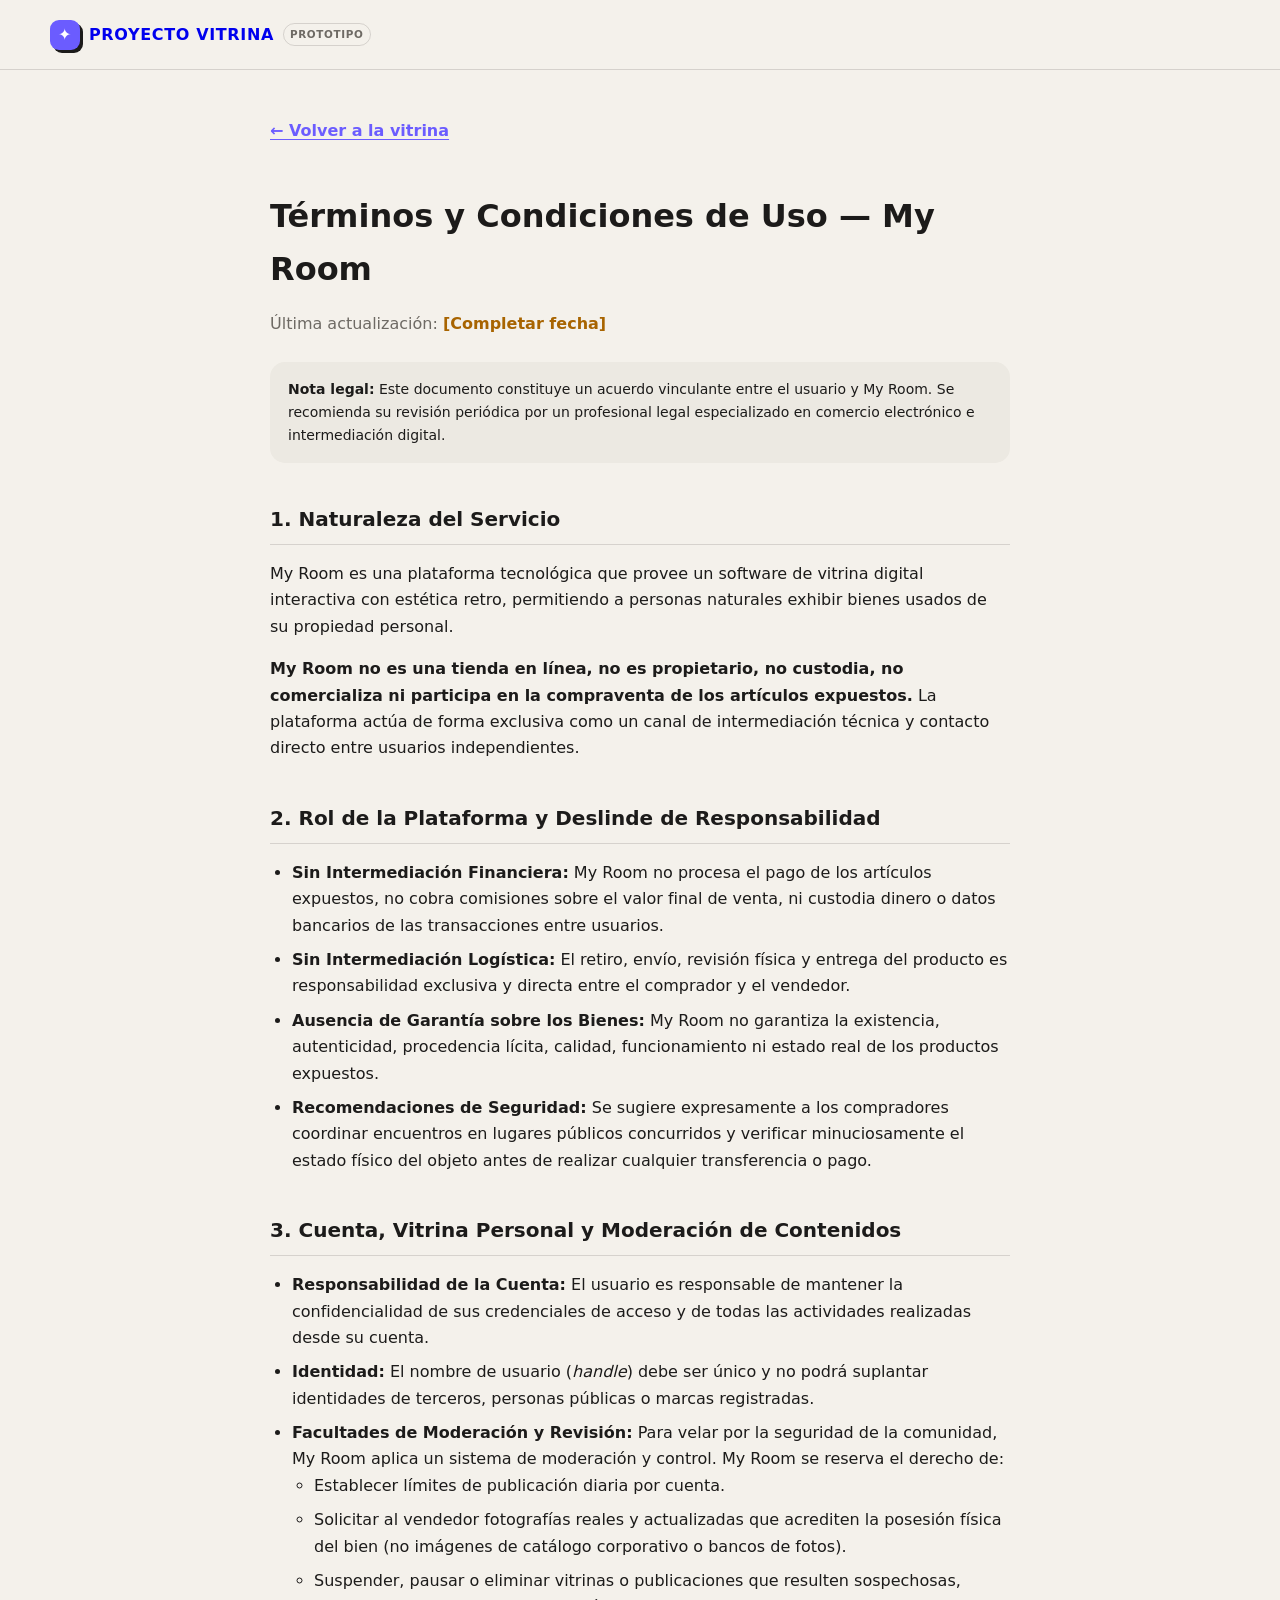
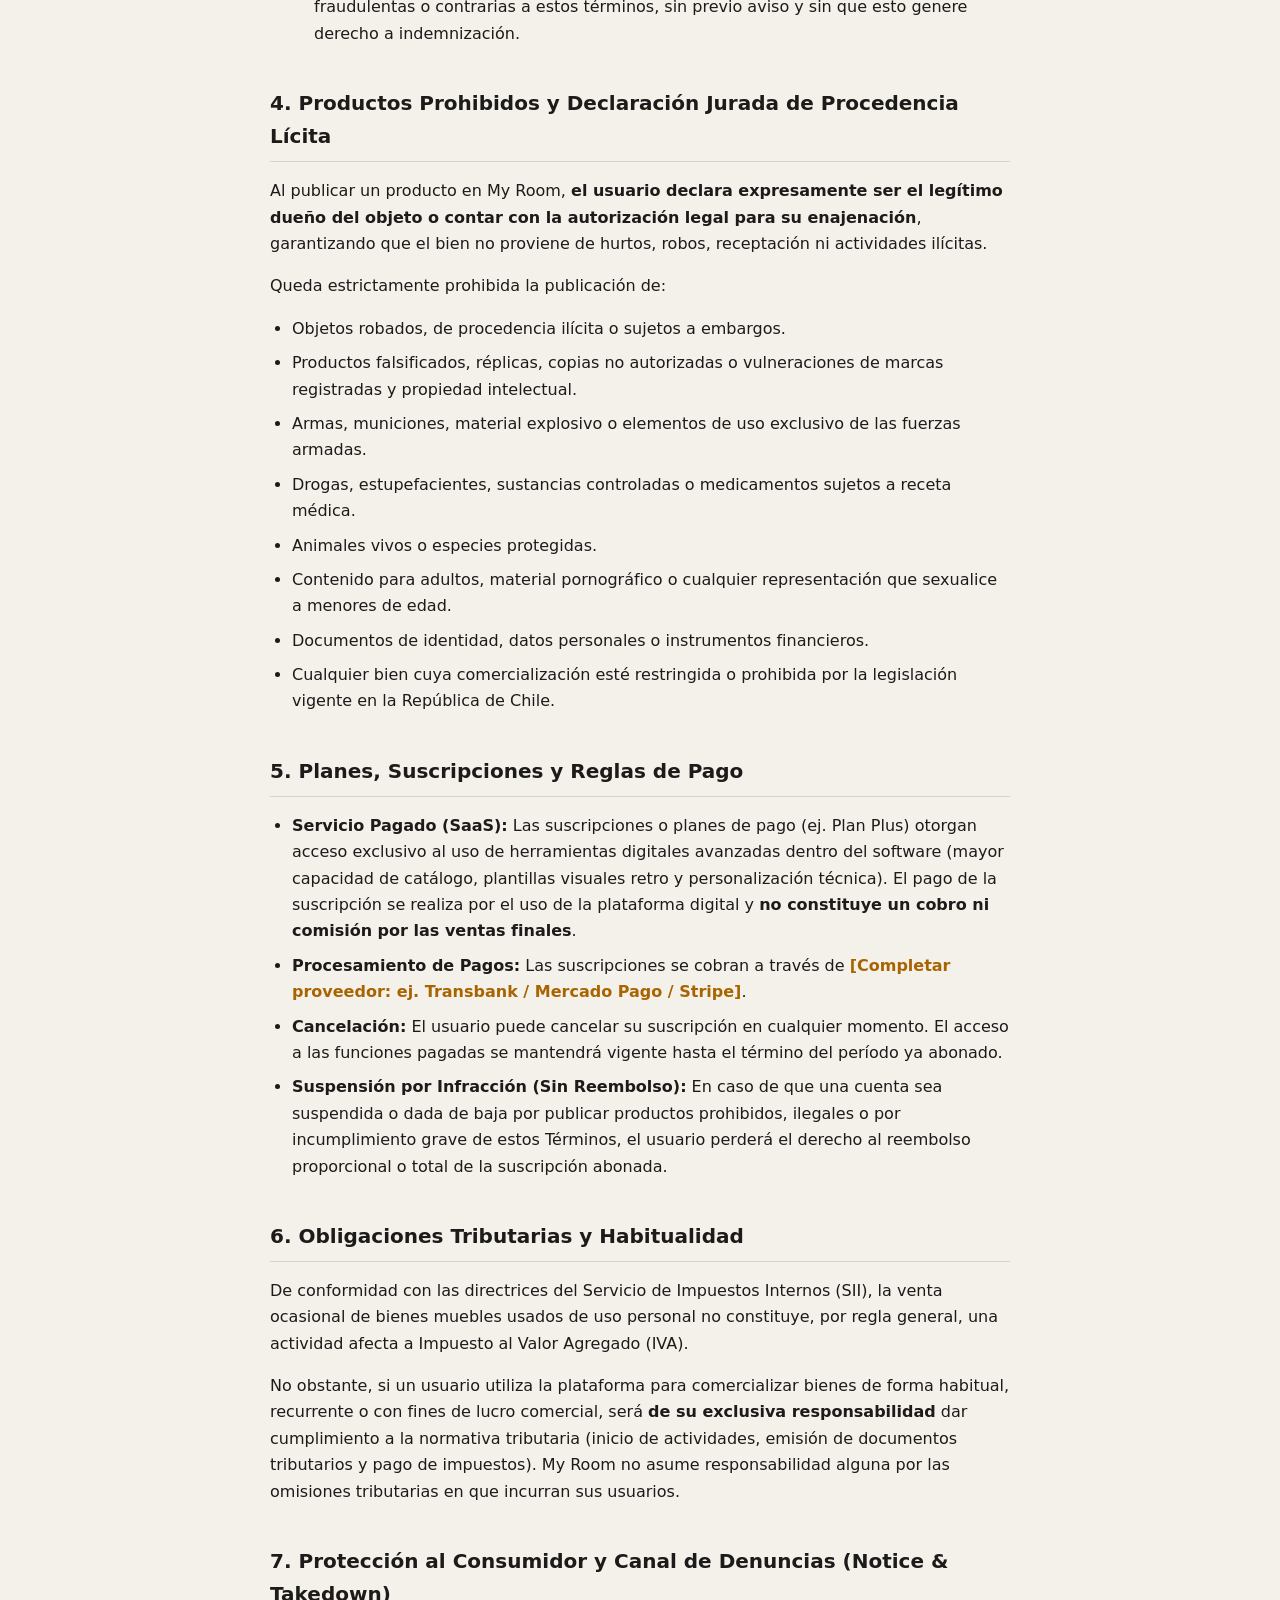
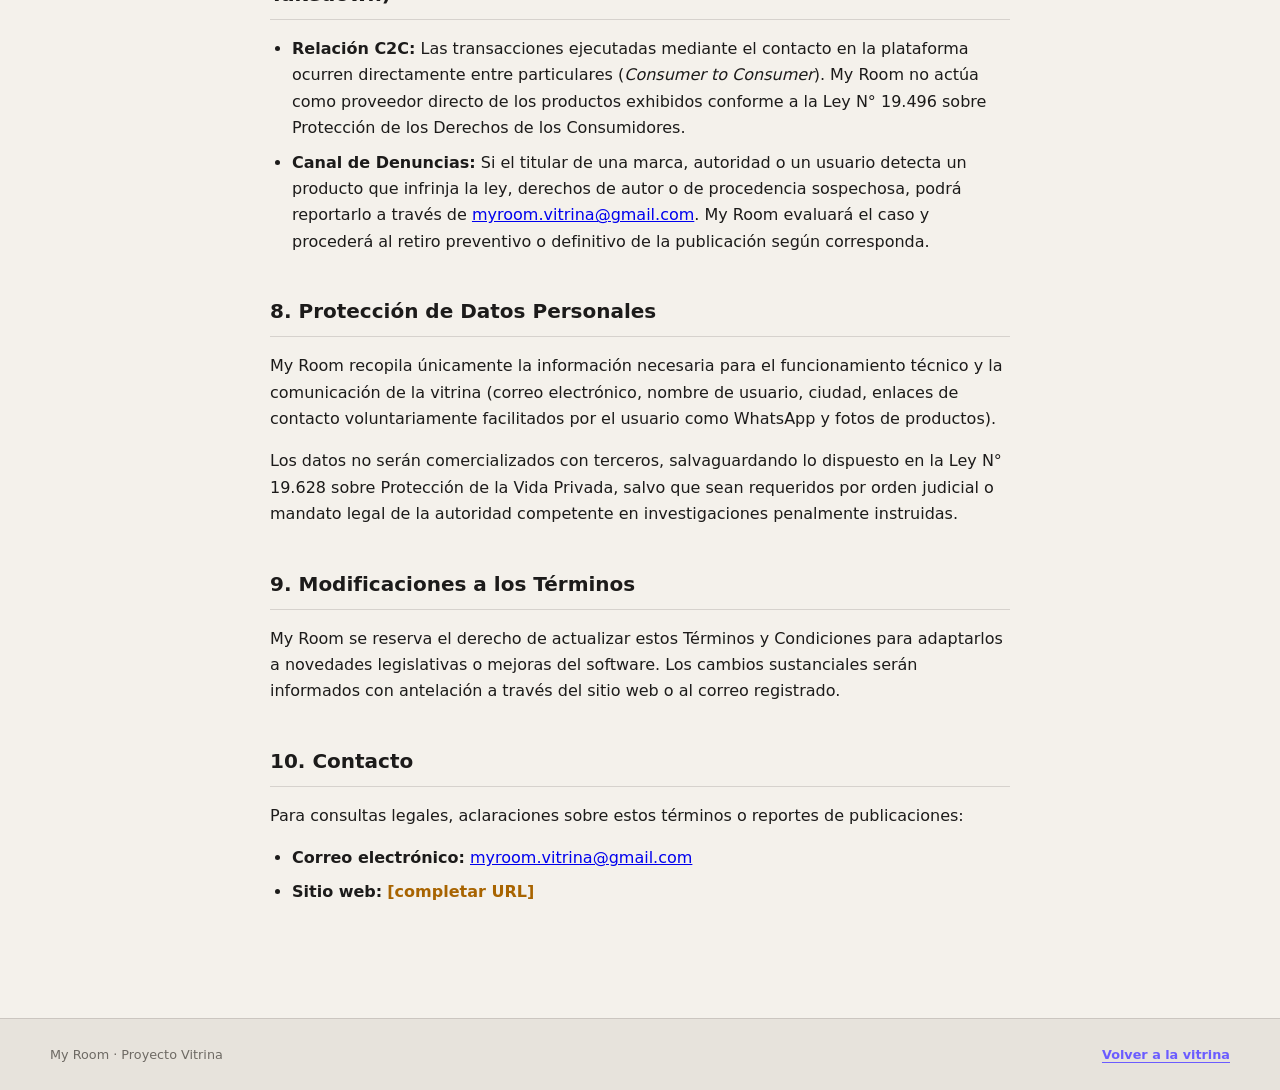
==== terminos.html @ 2145994c "Add files via upload" ====
<!doctype html>
<html lang="es">
<head>
  <meta charset="utf-8">
  <meta name="viewport" content="width=device-width, initial-scale=1">
  <meta name="description" content="Términos y condiciones de uso de My Room / Proyecto Vitrina.">
  <meta name="theme-color" content="#f4f1eb">
  <title>Términos y Condiciones — My Room</title>
  <link rel="stylesheet" href="styles.css">
  <style>
    .legal-page {
      max-width: 780px;
      margin: 0 auto;
      padding: 48px 20px 96px;
      line-height: 1.65;
    }
    .legal-page h1 {
      font-size: 32px;
      margin-bottom: 4px;
    }
    .legal-page .legal-updated {
      color: var(--muted);
      margin-bottom: 24px;
    }
    .legal-note {
      background: var(--surface-2);
      border-radius: var(--radius-md);
      padding: 16px 18px;
      margin-bottom: 32px;
      font-size: 14px;
    }
    .legal-page h2 {
      margin-top: 40px;
      margin-bottom: 12px;
      font-size: 20px;
      border-bottom: 1px solid var(--line);
      padding-bottom: 8px;
    }
    .legal-page ul {
      padding-left: 22px;
    }
    .legal-page li {
      margin-bottom: 8px;
    }
    .legal-page strong {
      color: var(--ink);
    }
    .legal-back {
      display: inline-block;
      margin-bottom: 24px;
    }
    .legal-todo {
      color: var(--warning);
      font-weight: 600;
    }
  </style>
</head>
<body data-theme="clean" data-font="rounded">
  <header class="topbar">
    <a class="brand" href="index.html" aria-label="Volver a My Room" style="text-decoration:none;">
      <span class="brand-mark" aria-hidden="true">✦</span>
      <span>PROYECTO VITRINA</span>
      <small>PROTOTIPO</small>
    </a>
  </header>

  <main class="legal-page">
    <a class="text-button legal-back" href="index.html">← Volver a la vitrina</a>

    <h1>Términos y Condiciones de Uso — My Room</h1>
    <p class="legal-updated">Última actualización: <span class="legal-todo">[Completar fecha]</span></p>

    <p class="legal-note">
      <strong>Nota legal:</strong> Este documento constituye un acuerdo vinculante entre el usuario y My Room.
      Se recomienda su revisión periódica por un profesional legal especializado en comercio electrónico e
      intermediación digital.
    </p>

    <h2>1. Naturaleza del Servicio</h2>
    <p>
      My Room es una plataforma tecnológica que provee un software de vitrina digital interactiva con estética
      retro, permitiendo a personas naturales exhibir bienes usados de su propiedad personal.
    </p>
    <p>
      <strong>My Room no es una tienda en línea, no es propietario, no custodia, no comercializa ni participa en
      la compraventa de los artículos expuestos.</strong> La plataforma actúa de forma exclusiva como un canal de
      intermediación técnica y contacto directo entre usuarios independientes.
    </p>

    <h2>2. Rol de la Plataforma y Deslinde de Responsabilidad</h2>
    <ul>
      <li><strong>Sin Intermediación Financiera:</strong> My Room no procesa el pago de los artículos expuestos, no cobra comisiones sobre el valor final de venta, ni custodia dinero o datos bancarios de las transacciones entre usuarios.</li>
      <li><strong>Sin Intermediación Logística:</strong> El retiro, envío, revisión física y entrega del producto es responsabilidad exclusiva y directa entre el comprador y el vendedor.</li>
      <li><strong>Ausencia de Garantía sobre los Bienes:</strong> My Room no garantiza la existencia, autenticidad, procedencia lícita, calidad, funcionamiento ni estado real de los productos expuestos.</li>
      <li><strong>Recomendaciones de Seguridad:</strong> Se sugiere expresamente a los compradores coordinar encuentros en lugares públicos concurridos y verificar minuciosamente el estado físico del objeto antes de realizar cualquier transferencia o pago.</li>
    </ul>

    <h2>3. Cuenta, Vitrina Personal y Moderación de Contenidos</h2>
    <ul>
      <li><strong>Responsabilidad de la Cuenta:</strong> El usuario es responsable de mantener la confidencialidad de sus credenciales de acceso y de todas las actividades realizadas desde su cuenta.</li>
      <li><strong>Identidad:</strong> El nombre de usuario (<em>handle</em>) debe ser único y no podrá suplantar identidades de terceros, personas públicas o marcas registradas.</li>
      <li><strong>Facultades de Moderación y Revisión:</strong> Para velar por la seguridad de la comunidad, My Room aplica un sistema de moderación y control. My Room se reserva el derecho de:
        <ul>
          <li>Establecer límites de publicación diaria por cuenta.</li>
          <li>Solicitar al vendedor fotografías reales y actualizadas que acrediten la posesión física del bien (no imágenes de catálogo corporativo o bancos de fotos).</li>
          <li>Suspender, pausar o eliminar vitrinas o publicaciones que resulten sospechosas, fraudulentas o contrarias a estos términos, sin previo aviso y sin que esto genere derecho a indemnización.</li>
        </ul>
      </li>
    </ul>

    <h2>4. Productos Prohibidos y Declaración Jurada de Procedencia Lícita</h2>
    <p>
      Al publicar un producto en My Room, <strong>el usuario declara expresamente ser el legítimo dueño del
      objeto o contar con la autorización legal para su enajenación</strong>, garantizando que el bien no proviene
      de hurtos, robos, receptación ni actividades ilícitas.
    </p>
    <p>Queda estrictamente prohibida la publicación de:</p>
    <ul>
      <li>Objetos robados, de procedencia ilícita o sujetos a embargos.</li>
      <li>Productos falsificados, réplicas, copias no autorizadas o vulneraciones de marcas registradas y propiedad intelectual.</li>
      <li>Armas, municiones, material explosivo o elementos de uso exclusivo de las fuerzas armadas.</li>
      <li>Drogas, estupefacientes, sustancias controladas o medicamentos sujetos a receta médica.</li>
      <li>Animales vivos o especies protegidas.</li>
      <li>Contenido para adultos, material pornográfico o cualquier representación que sexualice a menores de edad.</li>
      <li>Documentos de identidad, datos personales o instrumentos financieros.</li>
      <li>Cualquier bien cuya comercialización esté restringida o prohibida por la legislación vigente en la República de Chile.</li>
    </ul>

    <h2>5. Planes, Suscripciones y Reglas de Pago</h2>
    <ul>
      <li><strong>Servicio Pagado (SaaS):</strong> Las suscripciones o planes de pago (ej. Plan Plus) otorgan acceso exclusivo al uso de herramientas digitales avanzadas dentro del software (mayor capacidad de catálogo, plantillas visuales retro y personalización técnica). El pago de la suscripción se realiza por el uso de la plataforma digital y <strong>no constituye un cobro ni comisión por las ventas finales</strong>.</li>
      <li><strong>Procesamiento de Pagos:</strong> Las suscripciones se cobran a través de <span class="legal-todo">[Completar proveedor: ej. Transbank / Mercado Pago / Stripe]</span>.</li>
      <li><strong>Cancelación:</strong> El usuario puede cancelar su suscripción en cualquier momento. El acceso a las funciones pagadas se mantendrá vigente hasta el término del período ya abonado.</li>
      <li><strong>Suspensión por Infracción (Sin Reembolso):</strong> En caso de que una cuenta sea suspendida o dada de baja por publicar productos prohibidos, ilegales o por incumplimiento grave de estos Términos, el usuario perderá el derecho al reembolso proporcional o total de la suscripción abonada.</li>
    </ul>

    <h2>6. Obligaciones Tributarias y Habitualidad</h2>
    <p>
      De conformidad con las directrices del Servicio de Impuestos Internos (SII), la venta ocasional de bienes
      muebles usados de uso personal no constituye, por regla general, una actividad afecta a Impuesto al Valor
      Agregado (IVA).
    </p>
    <p>
      No obstante, si un usuario utiliza la plataforma para comercializar bienes de forma habitual, recurrente o
      con fines de lucro comercial, será <strong>de su exclusiva responsabilidad</strong> dar cumplimiento a la
      normativa tributaria (inicio de actividades, emisión de documentos tributarios y pago de impuestos). My Room
      no asume responsabilidad alguna por las omisiones tributarias en que incurran sus usuarios.
    </p>

    <h2>7. Protección al Consumidor y Canal de Denuncias (Notice &amp; Takedown)</h2>
    <ul>
      <li><strong>Relación C2C:</strong> Las transacciones ejecutadas mediante el contacto en la plataforma ocurren directamente entre particulares (<em>Consumer to Consumer</em>). My Room no actúa como proveedor directo de los productos exhibidos conforme a la Ley N° 19.496 sobre Protección de los Derechos de los Consumidores.</li>
      <li><strong>Canal de Denuncias:</strong> Si el titular de una marca, autoridad o un usuario detecta un producto que infrinja la ley, derechos de autor o de procedencia sospechosa, podrá reportarlo a través de <a href="mailto:myroom.vitrina@gmail.com">myroom.vitrina@gmail.com</a>. My Room evaluará el caso y procederá al retiro preventivo o definitivo de la publicación según corresponda.</li>
    </ul>

    <h2>8. Protección de Datos Personales</h2>
    <p>
      My Room recopila únicamente la información necesaria para el funcionamiento técnico y la comunicación de la
      vitrina (correo electrónico, nombre de usuario, ciudad, enlaces de contacto voluntariamente facilitados por
      el usuario como WhatsApp y fotos de productos).
    </p>
    <p>
      Los datos no serán comercializados con terceros, salvaguardando lo dispuesto en la Ley N° 19.628 sobre
      Protección de la Vida Privada, salvo que sean requeridos por orden judicial o mandato legal de la autoridad
      competente en investigaciones penalmente instruidas.
    </p>

    <h2>9. Modificaciones a los Términos</h2>
    <p>
      My Room se reserva el derecho de actualizar estos Términos y Condiciones para adaptarlos a novedades
      legislativas o mejoras del software. Los cambios sustanciales serán informados con antelación a través del
      sitio web o al correo registrado.
    </p>

    <h2>10. Contacto</h2>
    <p>Para consultas legales, aclaraciones sobre estos términos o reportes de publicaciones:</p>
    <ul>
      <li><strong>Correo electrónico:</strong> <a href="mailto:myroom.vitrina@gmail.com">myroom.vitrina@gmail.com</a></li>
      <li><strong>Sitio web:</strong> <span class="legal-todo">[completar URL]</span></li>
    </ul>
  </main>

  <footer class="site-footer">
    <span>My Room · Proyecto Vitrina</span>
    <a class="text-button" href="index.html">Volver a la vitrina</a>
  </footer>
</body>
</html>
---- styles.css ----
:root {
  color-scheme: light;
  --ink: #1c1b1a;
  --muted: #6e6a64;
  --paper: #f4f1eb;
  --surface: #ffffff;
  --surface-2: #ebe7df;
  --line: rgba(28, 27, 26, 0.14);
  --line-strong: rgba(28, 27, 26, 0.28);
  --accent: #6b5cff;
  --accent-ink: #ffffff;
  --success: #1b7f52;
  --warning: #a86400;
  --danger: #b43232;
  --shadow: 0 18px 55px rgba(34, 29, 22, 0.12);
  --shadow-small: 0 8px 28px rgba(34, 29, 22, 0.1);
  --radius-xl: 30px;
  --radius-lg: 22px;
  --radius-md: 15px;
  --radius-sm: 10px;
  --font-body: ui-rounded, "SF Pro Rounded", "Segoe UI", system-ui, -apple-system, BlinkMacSystemFont, sans-serif;
  --font-display: ui-rounded, "SF Pro Rounded", "Segoe UI", system-ui, -apple-system, BlinkMacSystemFont, sans-serif;
  --page-width: 1180px;
  --hero-cover: none;
  --hero-bg: linear-gradient(135deg, #e8e5ff 0%, #f9ede4 55%, #dff4ef 100%);
}

* {
  box-sizing: border-box;
}

html {
  scroll-behavior: smooth;
}

body {
  margin: 0;
  min-width: 320px;
  min-height: 100vh;
  color: var(--ink);
  background: var(--paper);
  font-family: var(--font-body);
  line-height: 1.5;
  transition: background 180ms ease, color 180ms ease;
}

body[data-font="classic"] {
  --font-body: Georgia, "Times New Roman", serif;
  --font-display: Georgia, "Times New Roman", serif;
}

body[data-font="mono"] {
  --font-body: "SFMono-Regular", Consolas, "Liberation Mono", monospace;
  --font-display: "SFMono-Regular", Consolas, "Liberation Mono", monospace;
}

button,
input,
textarea,
select {
  font: inherit;
}

button,
a {
  -webkit-tap-highlight-color: transparent;
}

button {
  color: inherit;
}

img {
  max-width: 100%;
}

[hidden] {
  display: none !important;
}

.skip-link {
  position: fixed;
  top: 8px;
  left: 8px;
  z-index: 999;
  padding: 10px 14px;
  color: #fff;
  background: #111;
  border-radius: 8px;
  transform: translateY(-140%);
}

.skip-link:focus {
  transform: translateY(0);
}

.page-shell {
  width: min(var(--page-width), calc(100% - 36px));
  margin-inline: auto;
}

.topbar {
  position: sticky;
  top: 0;
  z-index: 80;
  display: flex;
  align-items: center;
  justify-content: space-between;
  gap: 16px;
  min-height: 70px;
  padding: 10px max(18px, calc((100vw - var(--page-width)) / 2));
  background: color-mix(in srgb, var(--paper) 88%, transparent);
  border-bottom: 1px solid var(--line);
  backdrop-filter: blur(18px);
}

.brand {
  display: inline-flex;
  align-items: center;
  gap: 9px;
  padding: 7px 0;
  border: 0;
  background: none;
  font-weight: 900;
  letter-spacing: 0.04em;
  cursor: pointer;
}

.brand-mark {
  display: grid;
  place-items: center;
  width: 30px;
  height: 30px;
  color: var(--accent-ink);
  background: var(--accent);
  border-radius: 9px;
  box-shadow: 3px 3px 0 var(--ink);
}

.brand small {
  padding: 3px 6px;
  color: var(--muted);
  border: 1px solid var(--line);
  border-radius: 999px;
  font-size: 0.65rem;
  font-weight: 800;
}

.topbar-actions,
.editor-heading-actions {
  display: flex;
  align-items: center;
  gap: 9px;
}

.storage-pill {
  display: inline-flex;
  align-items: center;
  gap: 7px;
  padding: 7px 10px;
  color: var(--muted);
  background: color-mix(in srgb, var(--surface) 72%, transparent);
  border: 1px solid var(--line);
  border-radius: 999px;
  font-size: 0.75rem;
  font-weight: 700;
}

.storage-dot {
  width: 8px;
  height: 8px;
  background: #d69700;
  border-radius: 50%;
}

.storage-pill.is-ready .storage-dot {
  background: var(--success);
}

.storage-pill.is-fallback .storage-dot {
  background: var(--warning);
}

.button,
.icon-button,
.text-button,
.chip,
.editor-tab,
.theme-option,
.grid-style-option,
.background-swatch {
  border: 0;
  cursor: pointer;
}

.button {
  display: inline-flex;
  align-items: center;
  justify-content: center;
  min-height: 42px;
  padding: 10px 16px;
  border-radius: 12px;
  font-weight: 850;
  text-decoration: none;
  transition: transform 140ms ease, box-shadow 140ms ease, background 140ms ease, opacity 140ms ease;
}

.button:hover,
.icon-button:hover,
.theme-option:hover,
.grid-style-option:hover {
  transform: translateY(-2px);
}

.button:active,
.icon-button:active,
.theme-option:active,
.grid-style-option:active {
  transform: translateY(0);
}

.button:disabled {
  cursor: not-allowed;
  opacity: 0.5;
}

.button-dark {
  color: #fff;
  background: var(--ink);
  box-shadow: 0 5px 0 color-mix(in srgb, var(--ink) 55%, transparent);
}

.button-light {
  color: var(--ink);
  background: rgba(255, 255, 255, 0.9);
  border: 1px solid rgba(255, 255, 255, 0.7);
  box-shadow: var(--shadow-small);
}

.button-accent {
  color: var(--accent-ink);
  background: var(--accent);
  box-shadow: 0 5px 0 color-mix(in srgb, var(--accent) 60%, #111);
}

.button-ghost {
  color: var(--ink);
  background: transparent;
  border: 1px solid var(--line-strong);
}

.button-large {
  min-height: 50px;
  padding-inline: 22px;
}

.icon-button {
  display: grid;
  place-items: center;
  width: 44px;
  height: 44px;
  color: var(--ink);
  background: rgba(255, 255, 255, 0.9);
  border: 1px solid rgba(255, 255, 255, 0.75);
  border-radius: 13px;
  box-shadow: var(--shadow-small);
  font-size: 1.3rem;
  font-weight: 900;
  transition: transform 140ms ease;
}

.text-button {
  padding: 0;
  color: var(--accent);
  background: transparent;
  font-weight: 850;
  text-decoration: underline;
  text-underline-offset: 3px;
}

.danger-text,
.danger-button {
  color: var(--danger);
}

.profile-hero {
  position: relative;
  isolation: isolate;
  min-height: 470px;
  padding: 76px max(18px, calc((100vw - var(--page-width)) / 2)) 64px;
  overflow: hidden;
  background-color: #e9e7e1;
  background-image: var(--hero-cover), var(--hero-bg);
  background-position: center;
  background-size: cover;
}

.hero-overlay {
  position: absolute;
  inset: 0;
  z-index: -1;
  background: linear-gradient(180deg, rgba(0, 0, 0, 0.03), rgba(0, 0, 0, 0.15));
  pointer-events: none;
}

.sticker-layer {
  position: absolute;
  inset: 0;
  z-index: -1;
  pointer-events: none;
}

.sticker {
  position: absolute;
  display: grid;
  place-items: center;
  filter: drop-shadow(0 5px 0 rgba(0, 0, 0, 0.18));
  font-size: clamp(2rem, 5vw, 4rem);
  line-height: 1;
  transform: rotate(var(--rotate, 0deg));
  opacity: 0.92;
}

.sticker:nth-child(1) { top: 10%; left: 4%; --rotate: -13deg; }
.sticker:nth-child(2) { top: 12%; right: 8%; --rotate: 10deg; }
.sticker:nth-child(3) { bottom: 13%; left: 13%; --rotate: 8deg; }
.sticker:nth-child(4) { bottom: 8%; right: 5%; --rotate: -15deg; }
.sticker:nth-child(5) { top: 46%; right: 22%; --rotate: 14deg; font-size: clamp(1.6rem, 3vw, 2.8rem); }

.profile-card {
  position: relative;
  z-index: 2;
  display: grid;
  grid-template-columns: auto 1fr auto;
  align-items: center;
  gap: 25px;
  width: min(960px, 100%);
  margin-inline: auto;
  padding: 28px;
  background: rgba(255, 255, 255, 0.88);
  border: 1px solid rgba(255, 255, 255, 0.75);
  border-radius: var(--radius-xl);
  box-shadow: 0 26px 80px rgba(30, 25, 19, 0.22);
  backdrop-filter: blur(14px);
}

.avatar-shell {
  position: relative;
  width: 122px;
  height: 122px;
  flex: 0 0 auto;
}

.avatar {
  width: 100%;
  height: 100%;
  object-fit: cover;
  background: #ddd;
  border: 5px solid #fff;
  border-radius: 26px;
  box-shadow: 6px 7px 0 color-mix(in srgb, var(--accent) 68%, #111);
}

.status-dot {
  position: absolute;
  right: -3px;
  bottom: 7px;
  width: 22px;
  height: 22px;
  background: #38b66d;
  border: 4px solid white;
  border-radius: 50%;
}

.profile-copy {
  min-width: 0;
}

.profile-kicker {
  display: flex;
  align-items: center;
  flex-wrap: wrap;
  gap: 9px;
  margin-bottom: 5px;
}

.eyebrow {
  margin: 0 0 5px;
  color: var(--accent);
  font-size: 0.76rem;
  font-weight: 950;
  letter-spacing: 0.12em;
  text-transform: uppercase;
}

.profile-kicker .eyebrow {
  margin: 0;
}

.trust-badge {
  display: inline-flex;
  align-items: center;
  min-height: 25px;
  padding: 4px 9px;
  color: #245b43;
  background: #dcf4e8;
  border: 1px solid #a9dfc3;
  border-radius: 999px;
  font-size: 0.72rem;
  font-weight: 900;
}

.profile-copy h1,
.section-heading h2,
.viral-cta h2,
.editor-heading h1,
.panel-heading h2,
.setting-heading h3,
.plan-option h3 {
  margin: 0;
  font-family: var(--font-display);
  line-height: 1.08;
}

.profile-copy h1 {
  max-width: 720px;
  font-size: clamp(2rem, 5vw, 4.2rem);
  letter-spacing: -0.055em;
}

.profile-bio {
  max-width: 660px;
  margin: 13px 0 14px;
  color: #494641;
  font-size: 1.02rem;
}

.profile-meta {
  display: flex;
  flex-wrap: wrap;
  gap: 8px 14px;
  color: #5e5a54;
  font-size: 0.86rem;
  font-weight: 700;
}

.profile-actions {
  display: flex;
  flex-direction: column;
  gap: 10px;
  min-width: 136px;
}

.profile-actions .icon-button {
  width: 100%;
}

.hero-message {
  position: relative;
  z-index: 3;
  width: min(420px, calc(100% - 36px));
  margin: -12px auto 0;
  padding: 19px 22px;
  color: #27231e;
  background: #fff6c9;
  border: 1px solid rgba(69, 57, 28, 0.16);
  box-shadow: 8px 10px 0 rgba(31, 27, 22, 0.22);
  transform: rotate(-1.6deg);
  text-align: center;
}

.hero-message .tape {
  position: absolute;
  top: -11px;
  left: 50%;
  width: 90px;
  height: 23px;
  background: rgba(255, 255, 255, 0.58);
  transform: translateX(-50%) rotate(1deg);
}

.hero-message p,
.hero-message strong {
  margin: 0;
}

.hero-message p {
  font-weight: 950;
}

.hero-message strong {
  display: block;
  margin-top: 4px;
  font-size: 0.9rem;
}

.products-section {
  padding-block: 58px 46px;
}

.section-heading,
.panel-heading,
.setting-heading,
.editor-heading {
  display: flex;
  align-items: flex-end;
  justify-content: space-between;
  gap: 20px;
}

.section-heading {
  margin-bottom: 26px;
}

.section-heading h2,
.viral-cta h2,
.editor-heading h1,
.panel-heading h2 {
  font-size: clamp(1.8rem, 4vw, 3.2rem);
  letter-spacing: -0.04em;
}

.filters {
  display: flex;
  flex-wrap: wrap;
  justify-content: flex-end;
  gap: 7px;
}

.chip {
  min-height: 36px;
  padding: 8px 12px;
  color: var(--muted);
  background: transparent;
  border: 1px solid var(--line);
  border-radius: 999px;
  font-weight: 800;
}

.chip.is-active {
  color: var(--accent-ink);
  background: var(--accent);
  border-color: var(--accent);
}

.product-grid {
  display: grid;
  grid-template-columns: repeat(4, minmax(0, 1fr));
  gap: 22px;
}

.product-card {
  position: relative;
  min-width: 0;
  overflow: hidden;
  background: var(--surface);
  border: 1px solid var(--line);
  border-radius: var(--radius-lg);
  box-shadow: var(--shadow-small);
  transition: transform 160ms ease, box-shadow 160ms ease;
}

.product-card:hover {
  transform: translateY(-5px);
  box-shadow: var(--shadow);
}

.product-image-wrap {
  position: relative;
  aspect-ratio: 1 / 1;
  overflow: hidden;
  background: var(--surface-2);
}

.product-image {
  width: 100%;
  height: 100%;
  object-fit: cover;
  transition: transform 250ms ease;
}

.product-card:hover .product-image {
  transform: scale(1.035);
}

.product-status {
  position: absolute;
  top: 12px;
  left: 12px;
  padding: 6px 9px;
  color: #fff;
  background: #2d302e;
  border-radius: 999px;
  font-size: 0.68rem;
  font-weight: 950;
  letter-spacing: 0.04em;
  text-transform: uppercase;
  box-shadow: 0 4px 12px rgba(0, 0, 0, 0.18);
}

.product-status.available { background: var(--success); }
.product-status.reserved { background: var(--warning); }
.product-status.sold { background: #686868; }

.product-copy {
  padding: 15px 16px 17px;
}

.product-copy h3 {
  margin: 0;
  overflow: hidden;
  font-size: 1rem;
  line-height: 1.25;
  text-overflow: ellipsis;
  white-space: nowrap;
}

.product-price {
  margin: 7px 0 1px;
  font-size: 1.28rem;
  font-weight: 950;
  letter-spacing: -0.03em;
}

.product-condition {
  margin: 0;
  color: var(--muted);
  font-size: 0.78rem;
  font-weight: 700;
}

.card-hit-area {
  position: absolute;
  inset: 0;
  width: 100%;
  height: 100%;
  background: transparent;
  border: 0;
  cursor: pointer;
}

.product-grid[data-grid-style="polaroid"] {
  gap: 30px 24px;
  padding-inline: 8px;
}

.product-grid[data-grid-style="polaroid"] .product-card {
  overflow: visible;
  padding: 10px 10px 0;
  background: #fffdf8;
  border: 1px solid rgba(34, 29, 22, 0.18);
  border-radius: 3px;
  box-shadow: 6px 8px 0 rgba(34, 29, 22, 0.14), 0 12px 30px rgba(34, 29, 22, 0.13);
}

.product-grid[data-grid-style="polaroid"] .product-card:nth-child(4n + 1) { transform: rotate(-1.2deg); }
.product-grid[data-grid-style="polaroid"] .product-card:nth-child(4n + 2) { transform: rotate(1deg); }
.product-grid[data-grid-style="polaroid"] .product-card:nth-child(4n + 3) { transform: rotate(-0.6deg); }
.product-grid[data-grid-style="polaroid"] .product-card:nth-child(4n + 4) { transform: rotate(1.4deg); }

.product-grid[data-grid-style="polaroid"] .product-card:hover {
  z-index: 2;
  transform: translateY(-7px) rotate(0deg);
}

.product-grid[data-grid-style="polaroid"] .product-image-wrap {
  border-radius: 0;
}

.product-grid[data-grid-style="polaroid"] .product-copy {
  min-height: 92px;
  padding: 13px 5px 16px;
  text-align: center;
}

.product-grid[data-grid-style="polaroid"] .product-copy h3 {
  font-family: "Comic Sans MS", "Segoe Print", cursive;
}

.product-grid[data-grid-style="polaroid"] .product-status {
  top: 18px;
  left: 18px;
}

.empty-state {
  padding: 48px 24px;
  color: var(--muted);
  background: var(--surface);
  border: 1px dashed var(--line-strong);
  border-radius: var(--radius-lg);
  text-align: center;
}

.empty-state > span {
  display: block;
  margin-bottom: 8px;
  font-size: 2.6rem;
}

.empty-state h3,
.empty-state p {
  margin: 0;
}

.empty-state p {
  margin-top: 5px;
}

.viral-cta {
  display: grid;
  grid-template-columns: 1fr auto;
  align-items: center;
  gap: 30px;
  margin-top: 18px;
  margin-bottom: 28px;
  padding: 33px;
  color: #fff;
  background: var(--ink);
  border-radius: var(--radius-xl);
  box-shadow: var(--shadow);
}

.viral-cta .eyebrow {
  color: color-mix(in srgb, var(--accent) 65%, #fff);
}

.viral-cta p {
  max-width: 720px;
  margin: 12px 0 0;
  color: rgba(255, 255, 255, 0.74);
}

.safety-note {
  display: grid;
  grid-template-columns: auto 1fr;
  gap: 15px;
  margin-bottom: 55px;
  padding: 22px 24px;
  color: #514b3f;
  background: #fff8dc;
  border: 1px solid #e8dba0;
  border-radius: var(--radius-lg);
}

.safety-note strong,
.safety-note p {
  margin: 0;
}

.safety-note p {
  margin-top: 3px;
  font-size: 0.9rem;
}

.safety-icon {
  display: grid;
  place-items: center;
  width: 40px;
  height: 40px;
  color: #6b5b1d;
  border: 2px solid currentColor;
  border-radius: 50%;
  font-size: 1.3rem;
  font-weight: 950;
}

.editor-view {
  min-height: calc(100vh - 70px);
  padding: 48px 0 70px;
  background: #eeece7;
}

.editor-heading {
  align-items: center;
  margin-bottom: 24px;
}

.editor-heading p,
.panel-heading p {
  max-width: 730px;
  margin: 9px 0 0;
  color: var(--muted);
}

.dashboard-grid {
  display: grid;
  grid-template-columns: repeat(4, minmax(0, 1fr));
  gap: 14px;
  margin-bottom: 22px;
}

.stat-card {
  padding: 20px;
  background: var(--surface);
  border: 1px solid var(--line);
  border-radius: var(--radius-lg);
  box-shadow: 0 8px 28px rgba(34, 29, 22, 0.06);
}

.stat-card span,
.stat-card small {
  display: block;
  color: var(--muted);
  font-size: 0.77rem;
  font-weight: 750;
}

.stat-card strong {
  display: block;
  margin: 7px 0 3px;
  font-size: clamp(1.6rem, 4vw, 2.6rem);
  line-height: 1;
  letter-spacing: -0.04em;
}

.editor-workspace {
  display: grid;
  grid-template-columns: 210px 1fr;
  gap: 18px;
}

.editor-tabs {
  position: sticky;
  top: 88px;
  align-self: start;
  display: flex;
  flex-direction: column;
  gap: 7px;
  padding: 10px;
  background: var(--surface);
  border: 1px solid var(--line);
  border-radius: var(--radius-lg);
  box-shadow: 0 8px 28px rgba(34, 29, 22, 0.06);
}

.editor-tab {
  min-height: 44px;
  padding: 10px 13px;
  color: var(--muted);
  background: transparent;
  border-radius: 11px;
  font-weight: 850;
  text-align: left;
}

.editor-tab.is-active {
  color: #fff;
  background: var(--ink);
}

.editor-panel-wrap {
  min-width: 0;
}

.editor-panel {
  padding: 30px;
  background: var(--surface);
  border: 1px solid var(--line);
  border-radius: var(--radius-xl);
  box-shadow: 0 10px 34px rgba(34, 29, 22, 0.07);
}

.panel-heading {
  align-items: start;
  margin-bottom: 25px;
}

.panel-heading-inline {
  align-items: center;
}

.form-grid {
  display: grid;
  grid-template-columns: repeat(2, minmax(0, 1fr));
  gap: 17px;
}

.form-grid label,
.compact-form-grid label {
  display: grid;
  align-content: start;
  gap: 7px;
  min-width: 0;
  color: #413e39;
  font-size: 0.83rem;
  font-weight: 850;
}

.form-grid input,
.form-grid textarea,
.form-grid select,
.compact-form-grid input,
.compact-form-grid select {
  width: 100%;
  min-height: 45px;
  padding: 10px 12px;
  color: var(--ink);
  background: #faf9f6;
  border: 1px solid var(--line-strong);
  border-radius: 11px;
  outline: none;
}

.form-grid textarea {
  min-height: 105px;
  resize: vertical;
}

.form-grid input:focus,
.form-grid textarea:focus,
.form-grid select:focus,
.compact-form-grid input:focus,
.compact-form-grid select:focus {
  border-color: var(--accent);
  box-shadow: 0 0 0 3px color-mix(in srgb, var(--accent) 16%, transparent);
}

.form-grid small,
.onboarding-shell > small {
  color: var(--muted);
  font-size: 0.72rem;
  font-weight: 600;
}

.field-full {
  grid-column: 1 / -1;
}

.input-prefix {
  display: flex;
  align-items: center;
  min-height: 45px;
  overflow: hidden;
  background: #faf9f6;
  border: 1px solid var(--line-strong);
  border-radius: 11px;
}

.input-prefix > span {
  padding-left: 12px;
  color: var(--muted);
}

.input-prefix input {
  min-width: 0;
  border: 0;
  background: transparent;
  box-shadow: none !important;
}

.file-field input[type="file"] {
  padding: 8px;
}

.file-field input::file-selector-button {
  min-height: 31px;
  margin-right: 10px;
  padding: 6px 10px;
  color: var(--ink);
  background: #ece8df;
  border: 0;
  border-radius: 8px;
  font-weight: 800;
  cursor: pointer;
}

.form-actions {
  display: flex;
  justify-content: flex-end;
  gap: 10px;
  padding-top: 3px;
}

.split-actions {
  justify-content: space-between;
}

.media-preview-row {
  display: grid;
  grid-template-columns: minmax(0, 210px) minmax(0, 1fr);
  gap: 16px;
}

.media-preview-card {
  display: grid;
  gap: 9px;
  padding: 14px;
  background: #f6f4ef;
  border: 1px solid var(--line);
  border-radius: var(--radius-md);
}

.media-preview-card > span {
  color: var(--muted);
  font-size: 0.75rem;
  font-weight: 850;
}

.media-preview-card img {
  width: 88px;
  height: 88px;
  object-fit: cover;
  border-radius: 18px;
}

.media-preview-cover {
  min-width: 0;
}

.cover-preview {
  min-height: 115px;
  background-color: #ddd;
  background-position: center;
  background-size: cover;
  border-radius: 12px;
}

.appearance-grid {
  display: grid;
  gap: 16px;
}

.setting-card {
  padding: 20px;
  background: #f8f6f1;
  border: 1px solid var(--line);
  border-radius: var(--radius-lg);
}

.setting-heading {
  align-items: center;
  margin-bottom: 15px;
}

.setting-heading h3 {
  font-size: 1.16rem;
}

.setting-heading span {
  color: var(--muted);
  font-size: 0.76rem;
  font-weight: 700;
}

.theme-picker,
.grid-style-picker {
  display: grid;
  grid-template-columns: repeat(3, minmax(0, 1fr));
  gap: 12px;
}

.grid-style-picker {
  grid-template-columns: repeat(2, minmax(0, 1fr));
}

.theme-option,
.grid-style-option {
  display: grid;
  gap: 7px;
  padding: 12px;
  color: var(--ink);
  background: var(--surface);
  border: 2px solid transparent;
  border-radius: var(--radius-md);
  text-align: left;
  transition: transform 140ms ease, border-color 140ms ease, box-shadow 140ms ease;
}

.theme-option.is-selected,
.grid-style-option.is-selected {
  border-color: var(--accent);
  box-shadow: 0 0 0 3px color-mix(in srgb, var(--accent) 13%, transparent);
}

.theme-option small,
.grid-style-option small {
  color: var(--muted);
  font-size: 0.72rem;
}

.theme-preview {
  display: grid;
  grid-template-columns: repeat(3, 1fr);
  align-items: end;
  gap: 5px;
  height: 78px;
  padding: 9px;
  overflow: hidden;
  border-radius: 10px;
}

.theme-preview i {
  display: block;
  height: 42px;
  background: white;
  border-radius: 5px;
  box-shadow: 0 3px 9px rgba(0, 0, 0, 0.13);
}

.theme-preview i:nth-child(2) { height: 55px; }

.theme-clean { background: linear-gradient(135deg, #ede9ff, #f4eee5); }
.theme-retro { background: repeating-linear-gradient(45deg, #f4d65b 0 12px, #f09b7d 12px 24px); }
.theme-colorful { background: linear-gradient(135deg, #ff66a8, #795dff 52%, #42d7b2); }

.grid-mini {
  display: grid;
  grid-template-columns: repeat(2, 1fr);
  gap: 6px;
  min-height: 96px;
  padding: 10px;
  background: #edeae3;
  border-radius: 10px;
}

.grid-mini i {
  display: block;
  background: linear-gradient(135deg, #c9c3ef, #f5d3bf);
}

.grid-mini-classic i {
  border-radius: 7px;
}

.grid-mini-polaroid i {
  padding: 5px 5px 14px;
  background-clip: content-box;
  background-color: white;
  border: 1px solid #d7d0c4;
  box-shadow: 2px 3px 0 rgba(0, 0, 0, 0.12);
}

.grid-mini-polaroid i:nth-child(1),
.grid-mini-polaroid i:nth-child(4) { transform: rotate(-3deg); }
.grid-mini-polaroid i:nth-child(2),
.grid-mini-polaroid i:nth-child(3) { transform: rotate(2deg); }

.background-picker {
  display: flex;
  flex-wrap: wrap;
  gap: 11px;
}

.background-swatch {
  width: 62px;
  height: 62px;
  border: 3px solid transparent;
  border-radius: 16px;
  box-shadow: inset 0 0 0 1px rgba(0, 0, 0, 0.12);
}

.background-swatch.is-selected {
  border-color: var(--accent);
  box-shadow: 0 0 0 3px color-mix(in srgb, var(--accent) 13%, transparent), inset 0 0 0 1px rgba(0, 0, 0, 0.12);
}

.bg-soft { background: linear-gradient(135deg, #e8e5ff, #f9ede4, #dff4ef); }
.bg-grid { background-color: #f3eee4; background-image: linear-gradient(#bfb8aa 1px, transparent 1px), linear-gradient(90deg, #bfb8aa 1px, transparent 1px); background-size: 13px 13px; }
.bg-stars { background-color: #25203d; background-image: radial-gradient(circle, #fff 1px, transparent 1px); background-size: 15px 15px; }
.bg-sunset { background: linear-gradient(135deg, #ff7f9f, #ffc45b 52%, #7666ff); }
.bg-night { background: linear-gradient(135deg, #10192f, #37204d 55%, #102b36); }

.compact-form-grid {
  display: grid;
  grid-template-columns: repeat(2, minmax(0, 1fr));
  gap: 14px;
}

.compact-form-grid input[type="color"] {
  min-height: 45px;
  padding: 5px;
}

.editor-product-list {
  display: grid;
  gap: 11px;
}

.editor-product-row {
  display: grid;
  grid-template-columns: 74px 1fr auto;
  align-items: center;
  gap: 14px;
  padding: 12px;
  background: #f8f6f1;
  border: 1px solid var(--line);
  border-radius: var(--radius-md);
}

.editor-product-row img {
  width: 74px;
  height: 74px;
  object-fit: cover;
  background: #ddd;
  border-radius: 11px;
}

.editor-product-row h3,
.editor-product-row p {
  margin: 0;
}

.editor-product-row h3 {
  font-size: 0.95rem;
}

.editor-product-row p {
  margin-top: 3px;
  color: var(--muted);
  font-size: 0.78rem;
}

.plan-grid {
  display: grid;
  grid-template-columns: repeat(2, minmax(0, 1fr));
  gap: 16px;
}

.plan-option {
  display: grid;
  align-content: start;
  padding: 24px;
  background: #f8f6f1;
  border: 2px solid transparent;
  border-radius: var(--radius-lg);
}

.plan-option.is-current {
  border-color: var(--accent);
  box-shadow: 0 0 0 3px color-mix(in srgb, var(--accent) 13%, transparent);
}

.plan-option-featured {
  color: #fff;
  background: var(--ink);
}

.plan-option .plan-label {
  justify-self: start;
}

.plan-option h3 {
  margin-top: 18px;
  font-size: 2.3rem;
}

.plan-option h3 small {
  font-size: 0.78rem;
}

.plan-option p {
  color: var(--muted);
}

.plan-option-featured p,
.plan-option-featured li {
  color: rgba(255, 255, 255, 0.75);
}

.plan-option ul {
  display: grid;
  gap: 8px;
  margin: 15px 0 24px;
  padding-left: 20px;
}

.plan-option .button {
  margin-top: auto;
}

.plan-label {
  display: inline-flex;
  padding: 5px 9px;
  color: var(--accent-ink);
  background: var(--accent);
  border-radius: 999px;
  font-size: 0.68rem;
  font-weight: 950;
  letter-spacing: 0.08em;
}

.plan-usage-card {
  margin-top: 16px;
  padding: 22px;
  background: #f8f6f1;
  border: 1px solid var(--line);
  border-radius: var(--radius-lg);
}

.plan-usage-card h3,
.plan-usage-card p {
  margin: 0;
}

.plan-usage-card p {
  margin-top: 10px;
  color: var(--muted);
}

.progress-track {
  height: 10px;
  margin-top: 16px;
  overflow: hidden;
  background: #ded9cf;
  border-radius: 999px;
}

.progress-track span {
  display: block;
  width: 0;
  height: 100%;
  background: var(--accent);
  border-radius: inherit;
  transition: width 220ms ease;
}

.site-footer {
  display: flex;
  align-items: center;
  justify-content: space-between;
  gap: 20px;
  min-height: 72px;
  padding: 18px max(18px, calc((100vw - var(--page-width)) / 2));
  color: var(--muted);
  background: #e7e3dc;
  border-top: 1px solid var(--line);
  font-size: 0.8rem;
}

.modal {
  width: min(920px, calc(100% - 24px));
  max-height: calc(100vh - 24px);
  padding: 0;
  overflow: visible;
  background: transparent;
  border: 0;
}

.modal::backdrop {
  background: rgba(22, 20, 18, 0.66);
  backdrop-filter: blur(8px);
}

.modal-shell {
  position: relative;
  max-height: calc(100vh - 24px);
  padding: 28px;
  overflow: auto;
  color: var(--ink);
  background: var(--surface);
  border-radius: var(--radius-xl);
  box-shadow: 0 34px 110px rgba(0, 0, 0, 0.35);
}

.modal-close {
  position: sticky;
  top: 0;
  z-index: 10;
  float: right;
  display: grid;
  place-items: center;
  width: 40px;
  height: 40px;
  margin: -12px -12px 0 12px;
  color: #fff;
  background: var(--ink);
  border: 0;
  border-radius: 50%;
  font-size: 1.5rem;
  cursor: pointer;
}

.product-detail-layout {
  display: grid;
  grid-template-columns: minmax(0, 1.12fr) minmax(300px, 0.88fr);
  gap: 27px;
  clear: both;
}

.product-gallery-main {
  aspect-ratio: 1 / 1;
  overflow: hidden;
  background: #ebe7df;
  border-radius: var(--radius-lg);
}

.product-gallery-main img {
  width: 100%;
  height: 100%;
  object-fit: cover;
}

.product-thumbnails {
  display: flex;
  gap: 8px;
  margin-top: 9px;
  overflow-x: auto;
}

.product-thumbnail {
  flex: 0 0 auto;
  width: 64px;
  height: 64px;
  padding: 0;
  overflow: hidden;
  background: #ddd;
  border: 2px solid transparent;
  border-radius: 10px;
  cursor: pointer;
}

.product-thumbnail.is-active {
  border-color: var(--accent);
}

.product-thumbnail img {
  width: 100%;
  height: 100%;
  object-fit: cover;
}

.product-detail-copy {
  align-self: center;
}

.product-detail-copy h2 {
  margin: 8px 0;
  font-size: clamp(1.8rem, 4vw, 3.2rem);
  line-height: 1.05;
  letter-spacing: -0.045em;
}

.product-detail-price {
  margin: 0;
  font-size: 2rem;
  font-weight: 950;
  letter-spacing: -0.04em;
}

.product-detail-description {
  margin: 18px 0;
  color: #55514c;
  white-space: pre-wrap;
}

.product-detail-meta {
  display: grid;
  gap: 8px;
  margin: 18px 0;
  padding: 16px;
  background: #f5f3ee;
  border-radius: var(--radius-md);
  font-size: 0.86rem;
}

.product-detail-actions {
  display: grid;
  grid-template-columns: 1fr auto;
  gap: 10px;
}

.detail-safety {
  margin-top: 14px;
  color: var(--muted);
  font-size: 0.76rem;
}

.image-preview-list {
  display: flex;
  flex-wrap: wrap;
  gap: 10px;
  min-height: 12px;
}

.image-preview {
  position: relative;
  width: 92px;
  height: 92px;
}

.image-preview img {
  width: 100%;
  height: 100%;
  object-fit: cover;
  background: #ddd;
  border-radius: 12px;
}

.image-preview button {
  position: absolute;
  top: -7px;
  right: -7px;
  display: grid;
  place-items: center;
  width: 25px;
  height: 25px;
  color: #fff;
  background: var(--danger);
  border: 2px solid #fff;
  border-radius: 50%;
  cursor: pointer;
}

.compact-panel-heading {
  margin-bottom: 18px;
}

.onboarding-shell {
  width: min(650px, 100%);
  margin-inline: auto;
  text-align: center;
}

.onboarding-shell h2 {
  margin: 5px 0 10px;
  font-size: clamp(2rem, 5vw, 3.4rem);
  line-height: 1.04;
  letter-spacing: -0.05em;
}

.onboarding-shell > p:not(.eyebrow) {
  margin: 0 auto 23px;
  color: var(--muted);
}

.onboarding-icon {
  display: grid;
  place-items: center;
  width: 58px;
  height: 58px;
  margin: 0 auto 13px;
  color: var(--accent-ink);
  background: var(--accent);
  border-radius: 17px;
  box-shadow: 5px 6px 0 var(--ink);
  font-size: 1.7rem;
}

.onboarding-form-grid {
  margin-bottom: 20px;
  text-align: left;
}

.onboarding-shell > .button {
  width: 100%;
}

.toast {
  position: fixed;
  right: 20px;
  bottom: 20px;
  z-index: 200;
  max-width: min(380px, calc(100% - 40px));
  padding: 13px 16px;
  color: #fff;
  background: #1f1e1c;
  border-radius: 12px;
  box-shadow: 0 15px 45px rgba(0, 0, 0, 0.28);
  font-size: 0.86rem;
  font-weight: 800;
  opacity: 0;
  transform: translateY(14px);
  pointer-events: none;
  transition: opacity 180ms ease, transform 180ms ease;
}

.toast.is-visible {
  opacity: 1;
  transform: translateY(0);
}

body[data-theme="clean"] {
  --paper: #f4f1eb;
  --surface: #ffffff;
  --surface-2: #ece9e2;
  --ink: #1c1b1a;
  --muted: #6e6a64;
  --accent-ink: #ffffff;
}

body[data-theme="retro"] {
  --paper: #f3d974;
  --surface: #fff8db;
  --surface-2: #ead29b;
  --ink: #2b2530;
  --muted: #6e5f5f;
  --line: rgba(43, 37, 48, 0.18);
  --line-strong: rgba(43, 37, 48, 0.32);
  --shadow: 8px 10px 0 rgba(43, 37, 48, 0.25);
  --shadow-small: 5px 6px 0 rgba(43, 37, 48, 0.18);
}

body[data-theme="retro"] .topbar,
body[data-theme="retro"] .site-footer {
  background: #f0d45d;
}

body[data-theme="retro"] .product-card,
body[data-theme="retro"] .editor-panel,
body[data-theme="retro"] .setting-card,
body[data-theme="retro"] .stat-card,
body[data-theme="retro"] .editor-tabs {
  border-width: 2px;
  border-color: var(--ink);
}

body[data-theme="retro"] .profile-card {
  border: 3px solid #2b2530;
  box-shadow: 9px 11px 0 #2b2530;
}

body[data-theme="retro"] .avatar {
  border-color: #fff8db;
  border-radius: 6px;
  box-shadow: 6px 7px 0 #2b2530;
}

body[data-theme="retro"] .button,
body[data-theme="retro"] .icon-button,
body[data-theme="retro"] .chip {
  border-radius: 4px;
}

body[data-theme="colorful"] {
  --paper: #f8edff;
  --surface: #fffaff;
  --surface-2: #eaddf2;
  --ink: #241b3e;
  --muted: #66577b;
  --accent-ink: #ffffff;
}

body[data-theme="colorful"] .profile-card {
  box-shadow: 10px 12px 0 color-mix(in srgb, var(--accent) 42%, #32214f);
}

body[data-theme="colorful"] .product-card:nth-child(3n + 1) {
  border-color: color-mix(in srgb, var(--accent) 42%, transparent);
}

body[data-theme="colorful"] .product-card:nth-child(3n + 2) {
  border-color: rgba(255, 85, 160, 0.38);
}

body[data-theme="colorful"] .product-card:nth-child(3n + 3) {
  border-color: rgba(0, 170, 140, 0.38);
}

@media (max-width: 1020px) {
  .storage-pill {
    display: none;
  }

  .product-grid {
    grid-template-columns: repeat(3, minmax(0, 1fr));
  }

  .dashboard-grid {
    grid-template-columns: repeat(2, minmax(0, 1fr));
  }

  .editor-workspace {
    grid-template-columns: 1fr;
  }

  .editor-tabs {
    position: static;
    flex-direction: row;
    overflow-x: auto;
  }

  .editor-tab {
    flex: 1 0 auto;
    text-align: center;
  }
}

@media (max-width: 760px) {
  .topbar {
    min-height: 64px;
  }

  .brand small,
  .topbar-actions .button-ghost {
    display: none;
  }

  .topbar-actions .button {
    min-height: 38px;
    padding: 8px 11px;
    font-size: 0.78rem;
  }

  .profile-hero {
    min-height: 0;
    padding-top: 58px;
    padding-bottom: 52px;
  }

  .profile-card {
    grid-template-columns: 1fr;
    gap: 17px;
    padding: 23px;
    text-align: center;
  }

  .avatar-shell {
    width: 108px;
    height: 108px;
    margin-inline: auto;
  }

  .profile-kicker,
  .profile-meta {
    justify-content: center;
  }

  .profile-copy h1 {
    font-size: clamp(2.2rem, 12vw, 3.8rem);
  }

  .profile-actions {
    display: grid;
    grid-template-columns: 1fr 1fr auto;
    min-width: 0;
  }

  .profile-actions .icon-button {
    width: 44px;
  }

  .hero-message {
    margin-top: -4px;
  }

  .section-heading,
  .editor-heading,
  .panel-heading,
  .setting-heading {
    align-items: flex-start;
    flex-direction: column;
  }

  .section-heading {
    margin-bottom: 20px;
  }

  .filters {
    justify-content: flex-start;
  }

  .product-grid {
    grid-template-columns: repeat(2, minmax(0, 1fr));
    gap: 13px;
  }

  .product-copy {
    padding: 12px;
  }

  .product-price {
    font-size: 1.06rem;
  }

  .product-status {
    top: 8px;
    left: 8px;
    padding: 5px 7px;
    font-size: 0.58rem;
  }

  .product-grid[data-grid-style="polaroid"] {
    gap: 22px 14px;
    padding-inline: 3px;
  }

  .viral-cta {
    grid-template-columns: 1fr;
    padding: 27px;
  }

  .viral-cta .button {
    width: 100%;
  }

  .editor-view {
    padding-top: 30px;
  }

  .editor-heading-actions {
    width: 100%;
  }

  .editor-heading-actions .button {
    flex: 1;
  }

  .dashboard-grid {
    grid-template-columns: repeat(2, minmax(0, 1fr));
    gap: 10px;
  }

  .stat-card {
    padding: 15px;
  }

  .editor-panel {
    padding: 21px;
    border-radius: 21px;
  }

  .form-grid,
  .compact-form-grid,
  .theme-picker,
  .grid-style-picker,
  .plan-grid {
    grid-template-columns: 1fr;
  }

  .media-preview-row {
    grid-template-columns: 1fr;
  }

  .editor-product-row {
    grid-template-columns: 62px 1fr;
  }

  .editor-product-row img {
    width: 62px;
    height: 62px;
  }

  .editor-product-row .button {
    grid-column: 1 / -1;
  }

  .product-detail-layout {
    grid-template-columns: 1fr;
  }

  .product-detail-copy {
    align-self: auto;
  }

  .product-detail-actions {
    grid-template-columns: 1fr;
  }

  .site-footer {
    align-items: flex-start;
    flex-direction: column;
  }
}

@media (max-width: 430px) {
  .brand > span:nth-child(2) {
    font-size: 0.78rem;
  }

  .page-shell {
    width: min(var(--page-width), calc(100% - 24px));
  }

  .profile-hero {
    padding-inline: 12px;
  }

  .profile-card {
    border-radius: 22px;
  }

  .profile-meta {
    font-size: 0.74rem;
  }

  .profile-actions {
    grid-template-columns: 1fr 1fr;
  }

  .profile-actions .icon-button {
    grid-column: 1 / -1;
    width: 100%;
  }

  .products-section {
    padding-top: 42px;
  }

  .product-grid {
    gap: 10px;
  }

  .product-copy h3 {
    font-size: 0.88rem;
  }

  .product-condition {
    display: none;
  }

  .dashboard-grid {
    grid-template-columns: 1fr 1fr;
  }

  .editor-tabs {
    margin-inline: -1px;
  }

  .editor-panel {
    padding: 17px;
  }

  .modal {
    width: calc(100% - 12px);
    max-height: calc(100vh - 12px);
  }

  .modal-shell {
    max-height: calc(100vh - 12px);
    padding: 20px;
    border-radius: 22px;
  }
}

@media (prefers-reduced-motion: reduce) {
  *,
  *::before,
  *::after {
    scroll-behavior: auto !important;
    transition-duration: 0.01ms !important;
    animation-duration: 0.01ms !important;
    animation-iteration-count: 1 !important;
  }
}

.row-actions {
  display: flex;
  align-items: center;
  justify-content: flex-end;
  gap: 9px;
}

.row-actions .text-button {
  min-width: 28px;
  min-height: 34px;
  text-decoration: none;
}

.row-actions .text-button:disabled {
  cursor: not-allowed;
  opacity: 0.28;
}

.button.is-disabled,
.button[aria-disabled="true"] {
  cursor: not-allowed;
  opacity: 0.5;
}

.profile-hero.has-cover .hero-overlay {
  background: linear-gradient(180deg, rgba(0, 0, 0, 0.2), rgba(0, 0, 0, 0.42));
}

@media (max-width: 760px) {
  .row-actions {
    grid-column: 1 / -1;
    justify-content: flex-start;
  }

  .row-actions .edit-product-button {
    flex: 1;
  }
}

/* ============================================
   Pantalla de autenticación (Supabase)
   ============================================ */
.auth-screen {
  position: fixed;
  inset: 0;
  z-index: 100;
  display: flex;
  align-items: center;
  justify-content: center;
  background: linear-gradient(135deg, #e8e5ff 0%, #f9ede4 55%, #dff4ef 100%);
  padding: 24px;
}

.auth-card {
  width: 100%;
  max-width: 360px;
  background: #fff;
  border-radius: 20px;
  padding: 28px 24px;
  box-shadow: 0 20px 60px rgba(20, 18, 16, 0.18);
  display: flex;
  flex-direction: column;
  gap: 10px;
}

.auth-card h1 {
  margin: 0 0 4px;
  font-size: 22px;
}

.auth-card label {
  font-size: 13px;
  font-weight: 600;
  margin-top: 8px;
}

.auth-card input {
  padding: 10px 12px;
  border-radius: 10px;
  border: 1px solid #ddd8cd;
  font-size: 15px;
}

.auth-actions {
  display: flex;
  gap: 10px;
  margin-top: 14px;
}

.auth-actions .button {
  flex: 1;
}

.auth-error {
  color: #c0392b;
  font-size: 13px;
  margin-top: 6px;
}
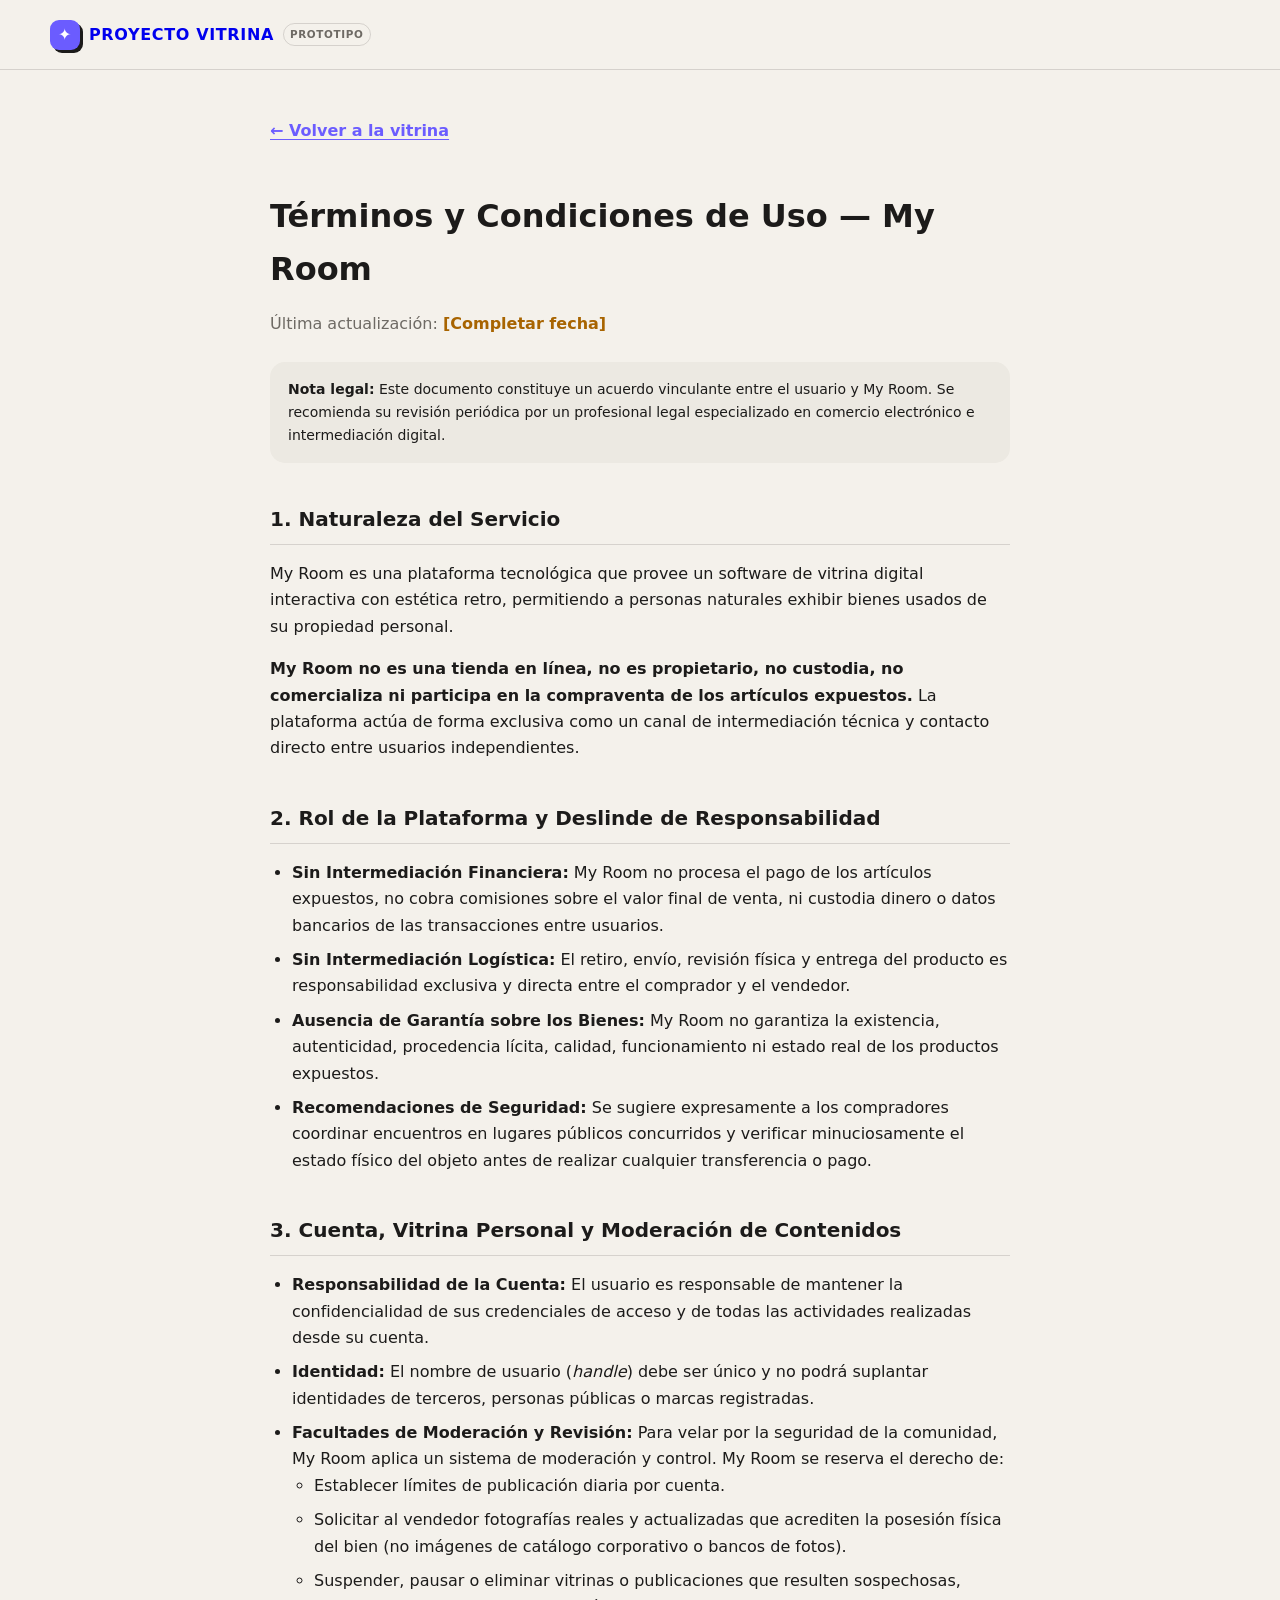
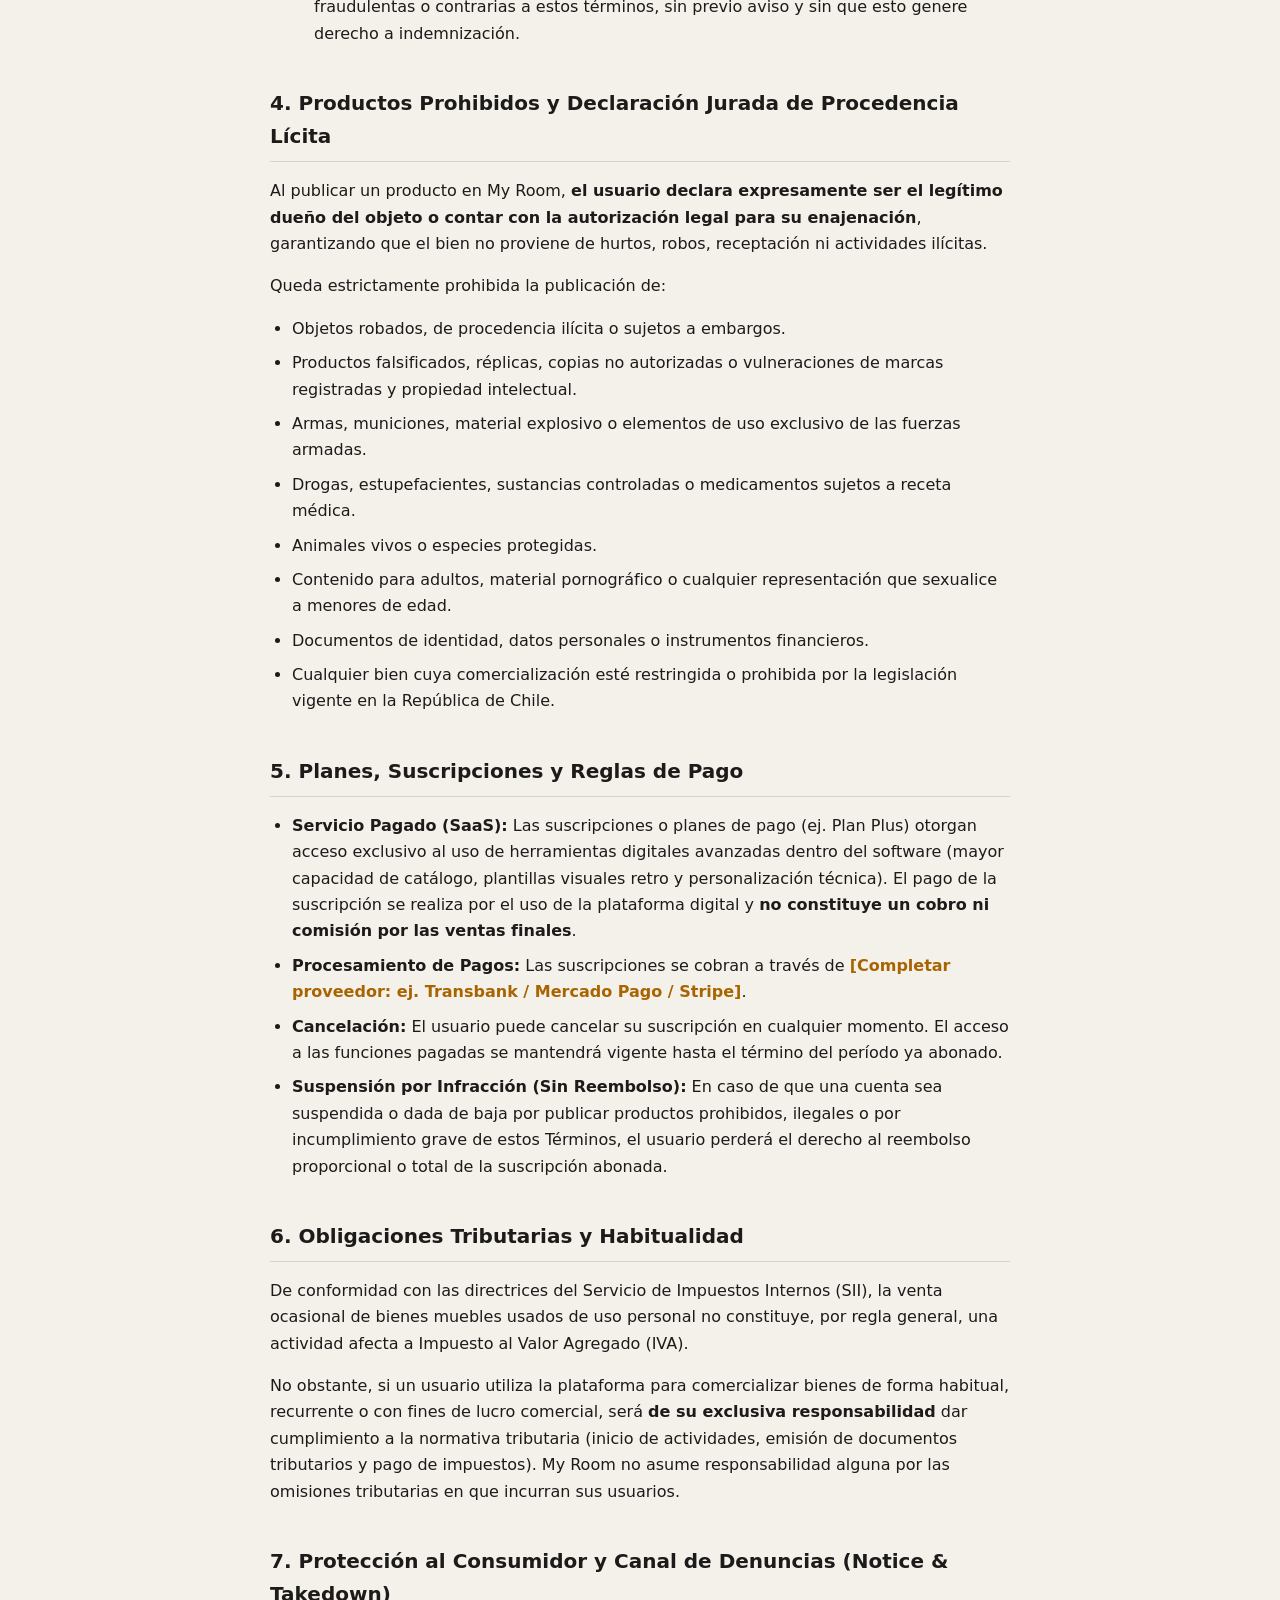
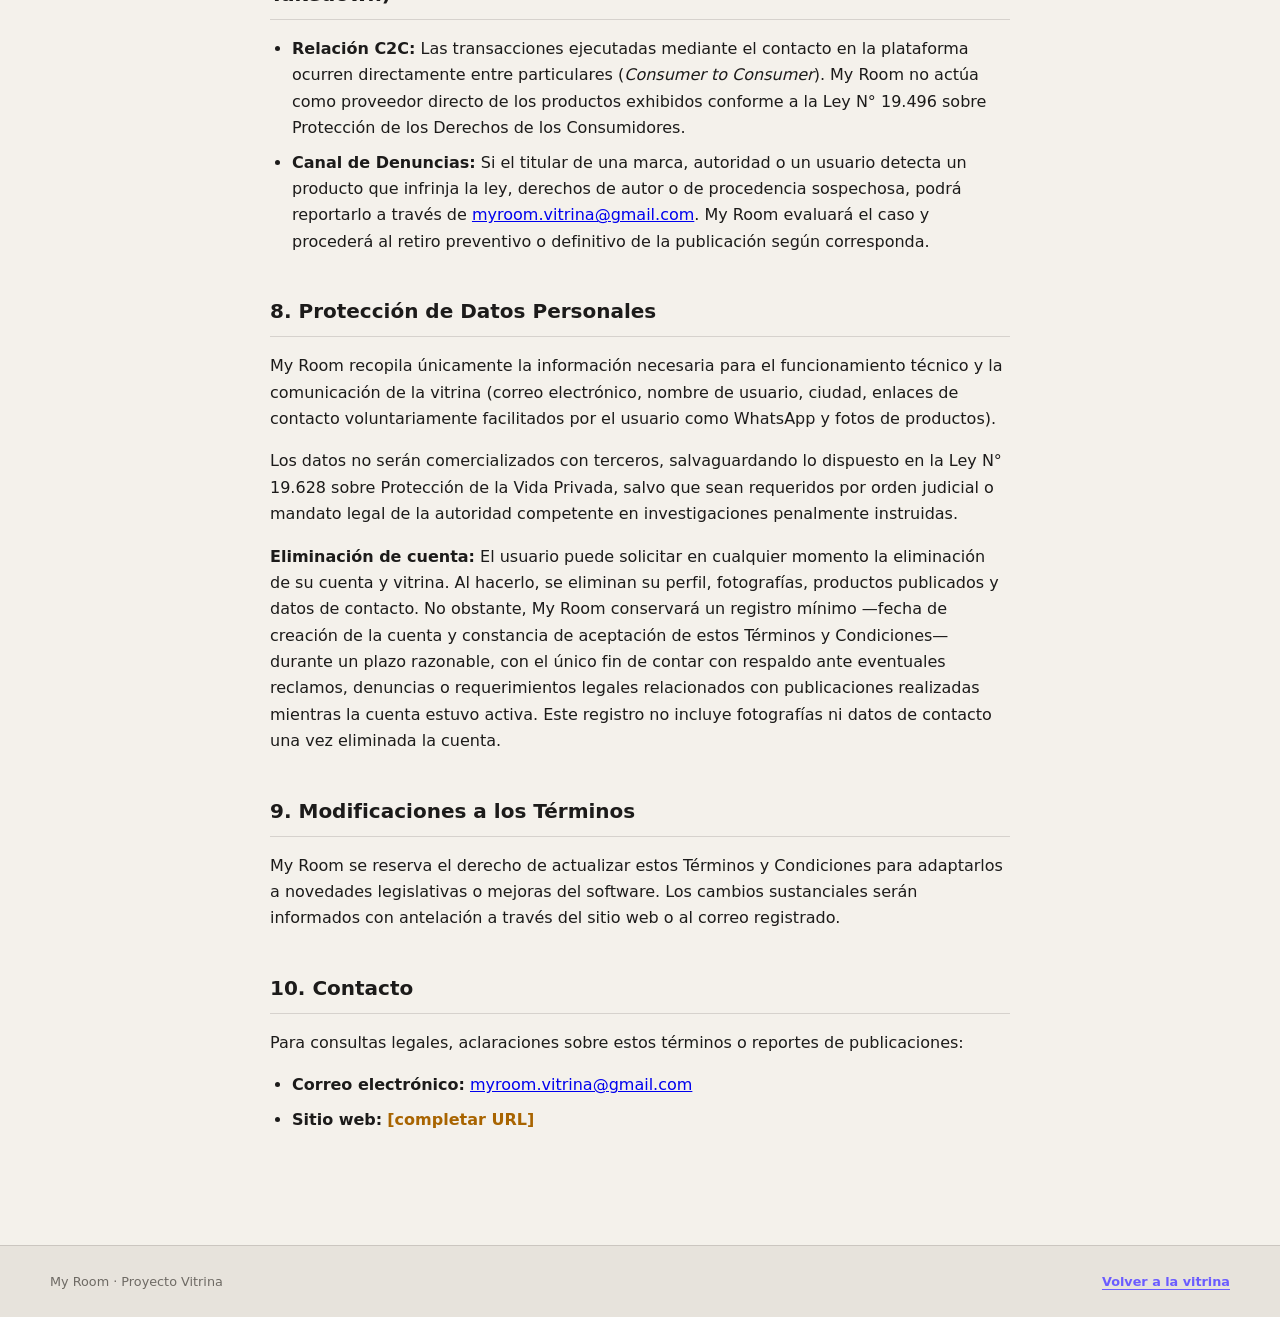
==== commit f5aa1e20: "Add files via upload" ====
--- a/terminos.html
+++ b/terminos.html
@@ -164,6 +164,15 @@
       Protección de la Vida Privada, salvo que sean requeridos por orden judicial o mandato legal de la autoridad
       competente en investigaciones penalmente instruidas.
     </p>
+    <p>
+      <strong>Eliminación de cuenta:</strong> El usuario puede solicitar en cualquier momento la eliminación de su
+      cuenta y vitrina. Al hacerlo, se eliminan su perfil, fotografías, productos publicados y datos de contacto.
+      No obstante, My Room conservará un registro mínimo —fecha de creación de la cuenta y constancia de
+      aceptación de estos Términos y Condiciones— durante un plazo razonable, con el único fin de contar con
+      respaldo ante eventuales reclamos, denuncias o requerimientos legales relacionados con publicaciones
+      realizadas mientras la cuenta estuvo activa. Este registro no incluye fotografías ni datos de contacto una
+      vez eliminada la cuenta.
+    </p>
 
     <h2>9. Modificaciones a los Términos</h2>
     <p>
--- a/styles.css
+++ b/styles.css
@@ -2031,3 +2031,24 @@
   font-size: 13px;
   margin-top: 6px;
 }
+
+.auth-checkbox-label {
+  display: flex;
+  align-items: flex-start;
+  gap: 8px;
+  font-size: 13px;
+  font-weight: 400;
+  line-height: 1.4;
+  margin-top: 10px;
+  cursor: pointer;
+}
+
+.auth-checkbox-label input[type="checkbox"] {
+  margin-top: 2px;
+  flex-shrink: 0;
+}
+
+.auth-checkbox-label a {
+  color: var(--accent);
+  text-decoration: underline;
+}
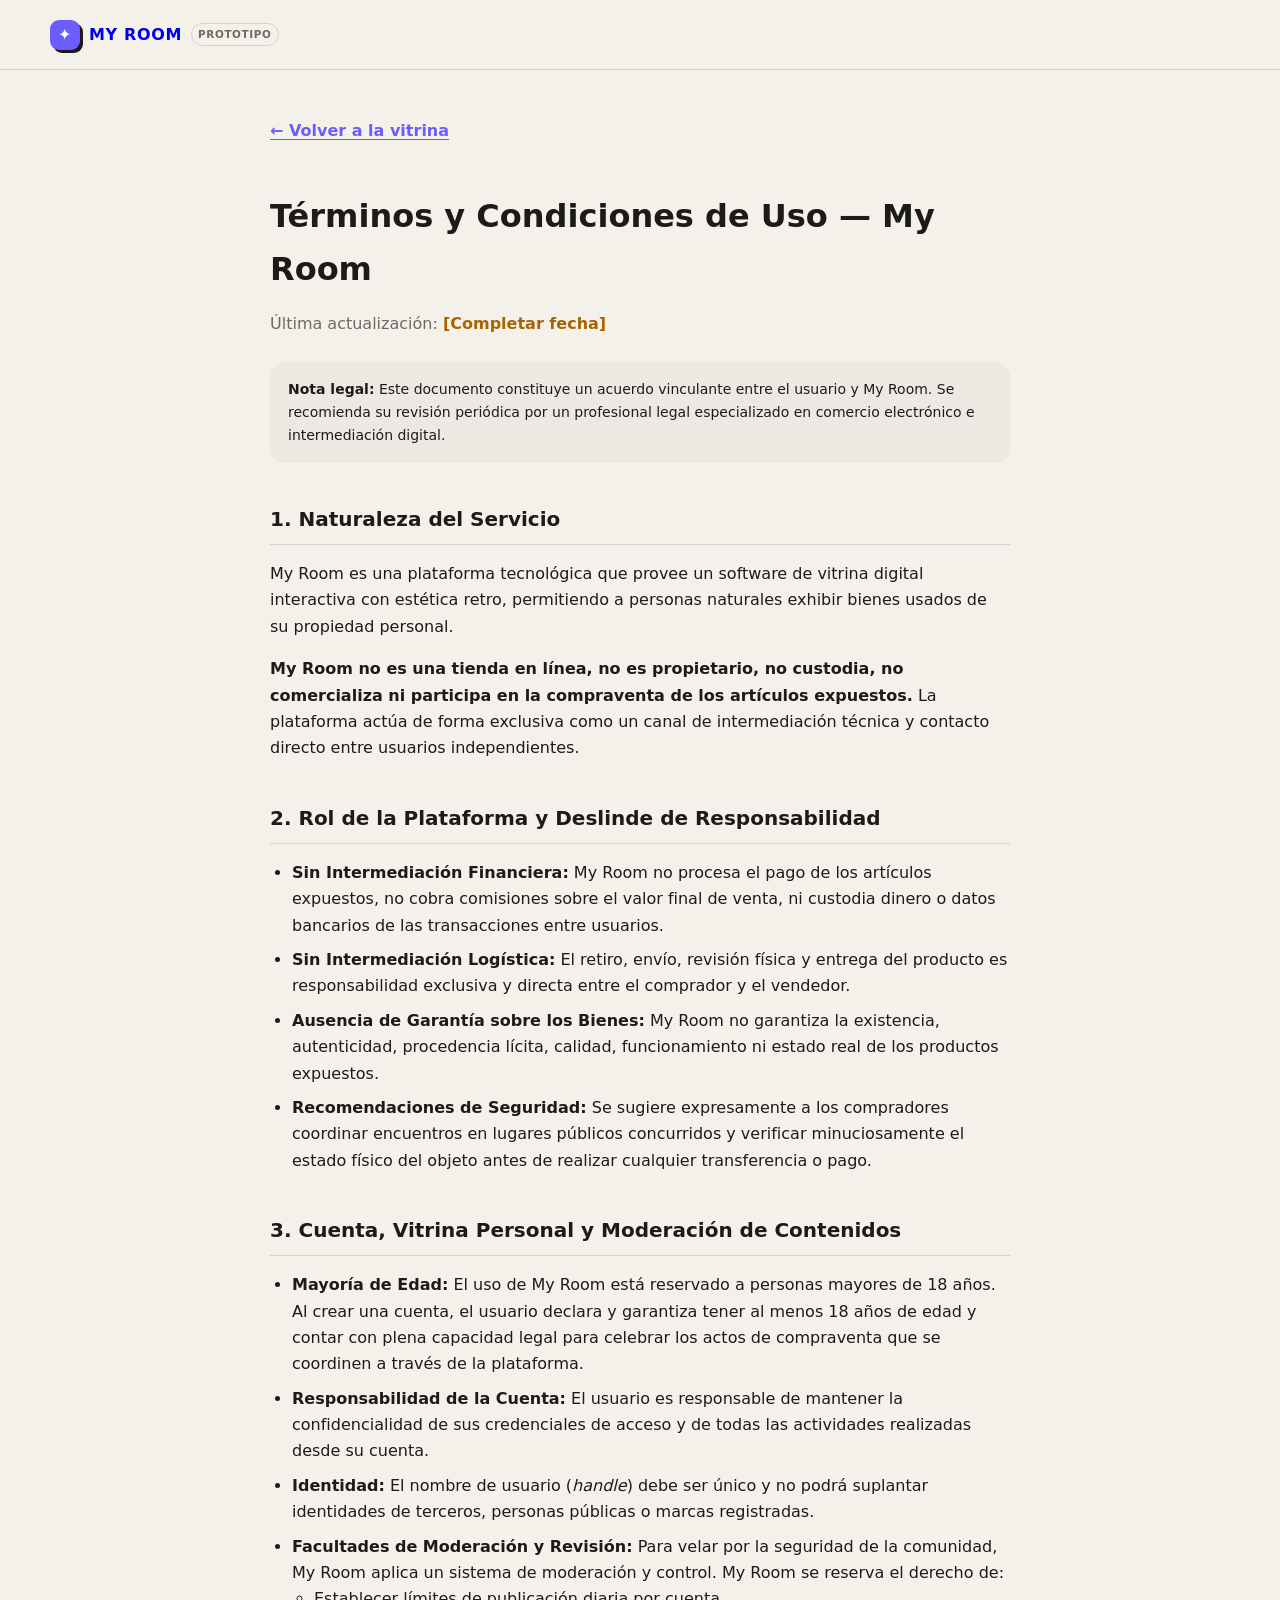
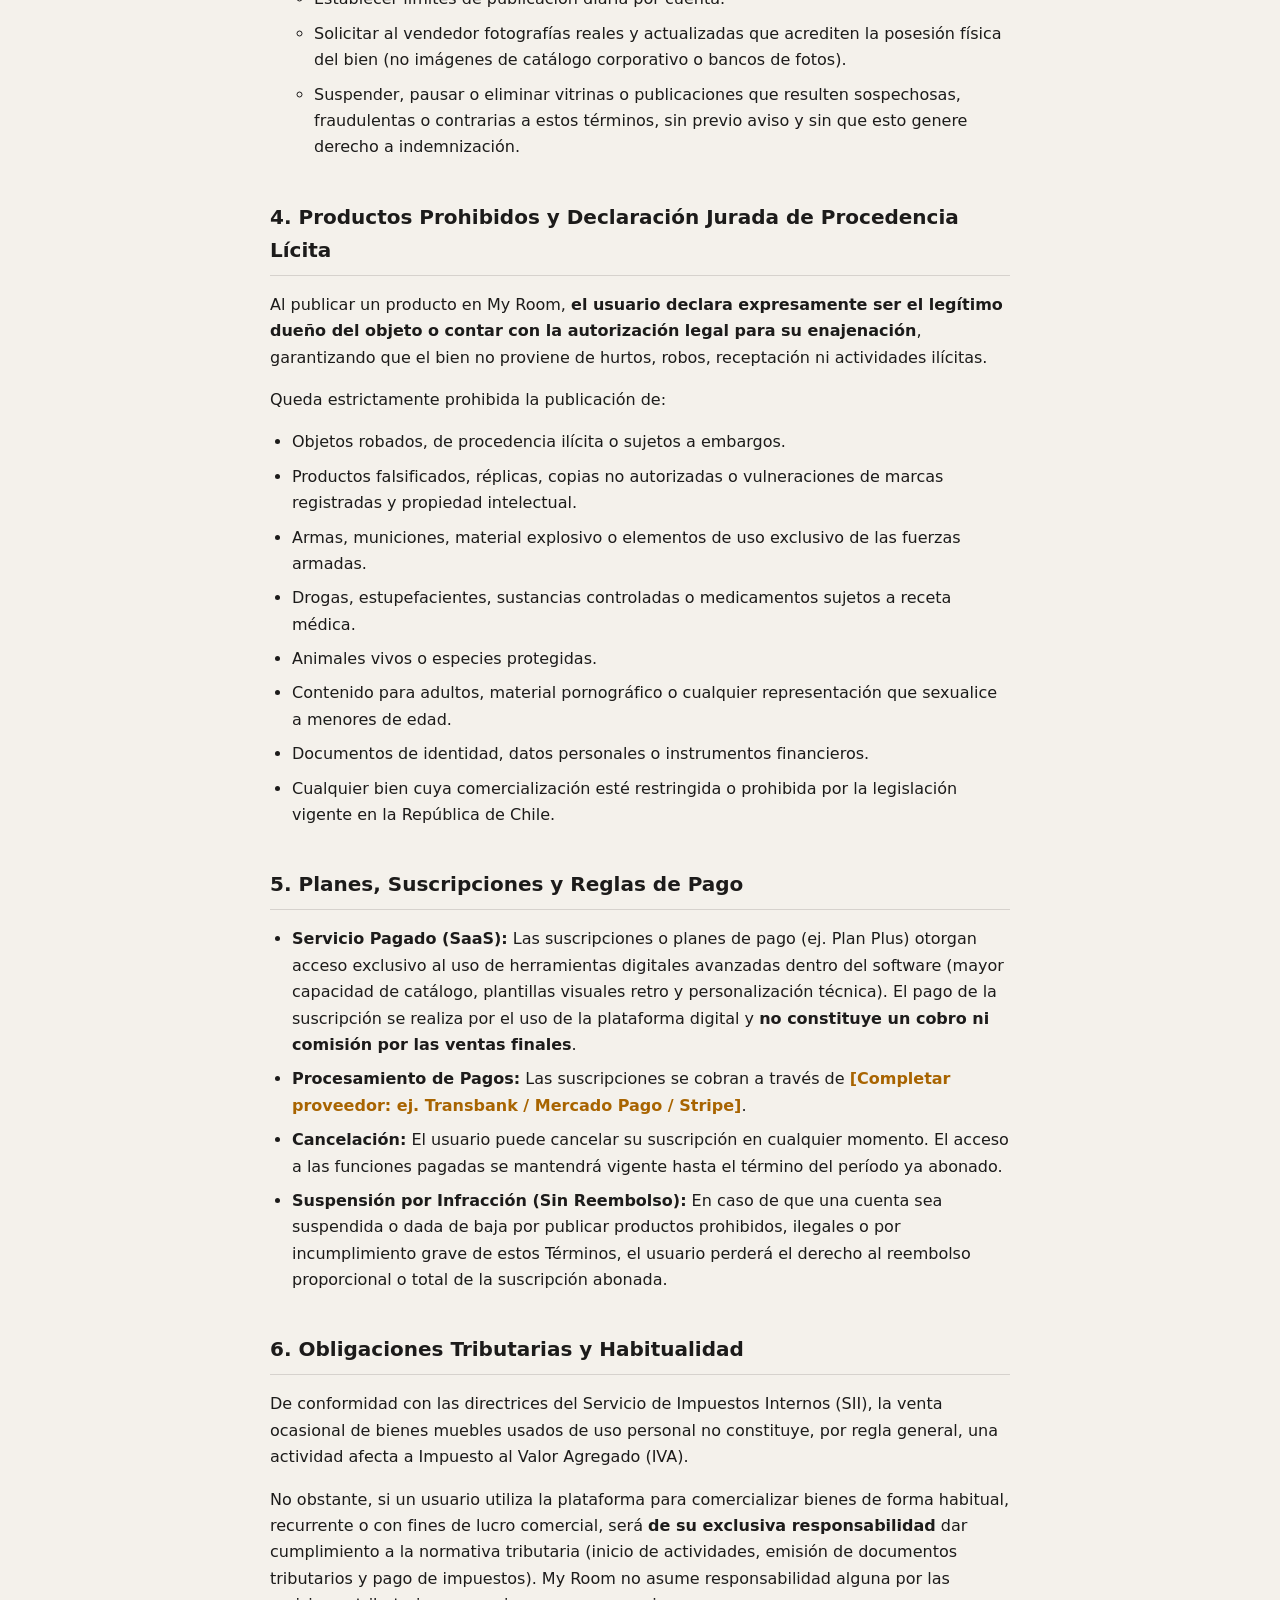
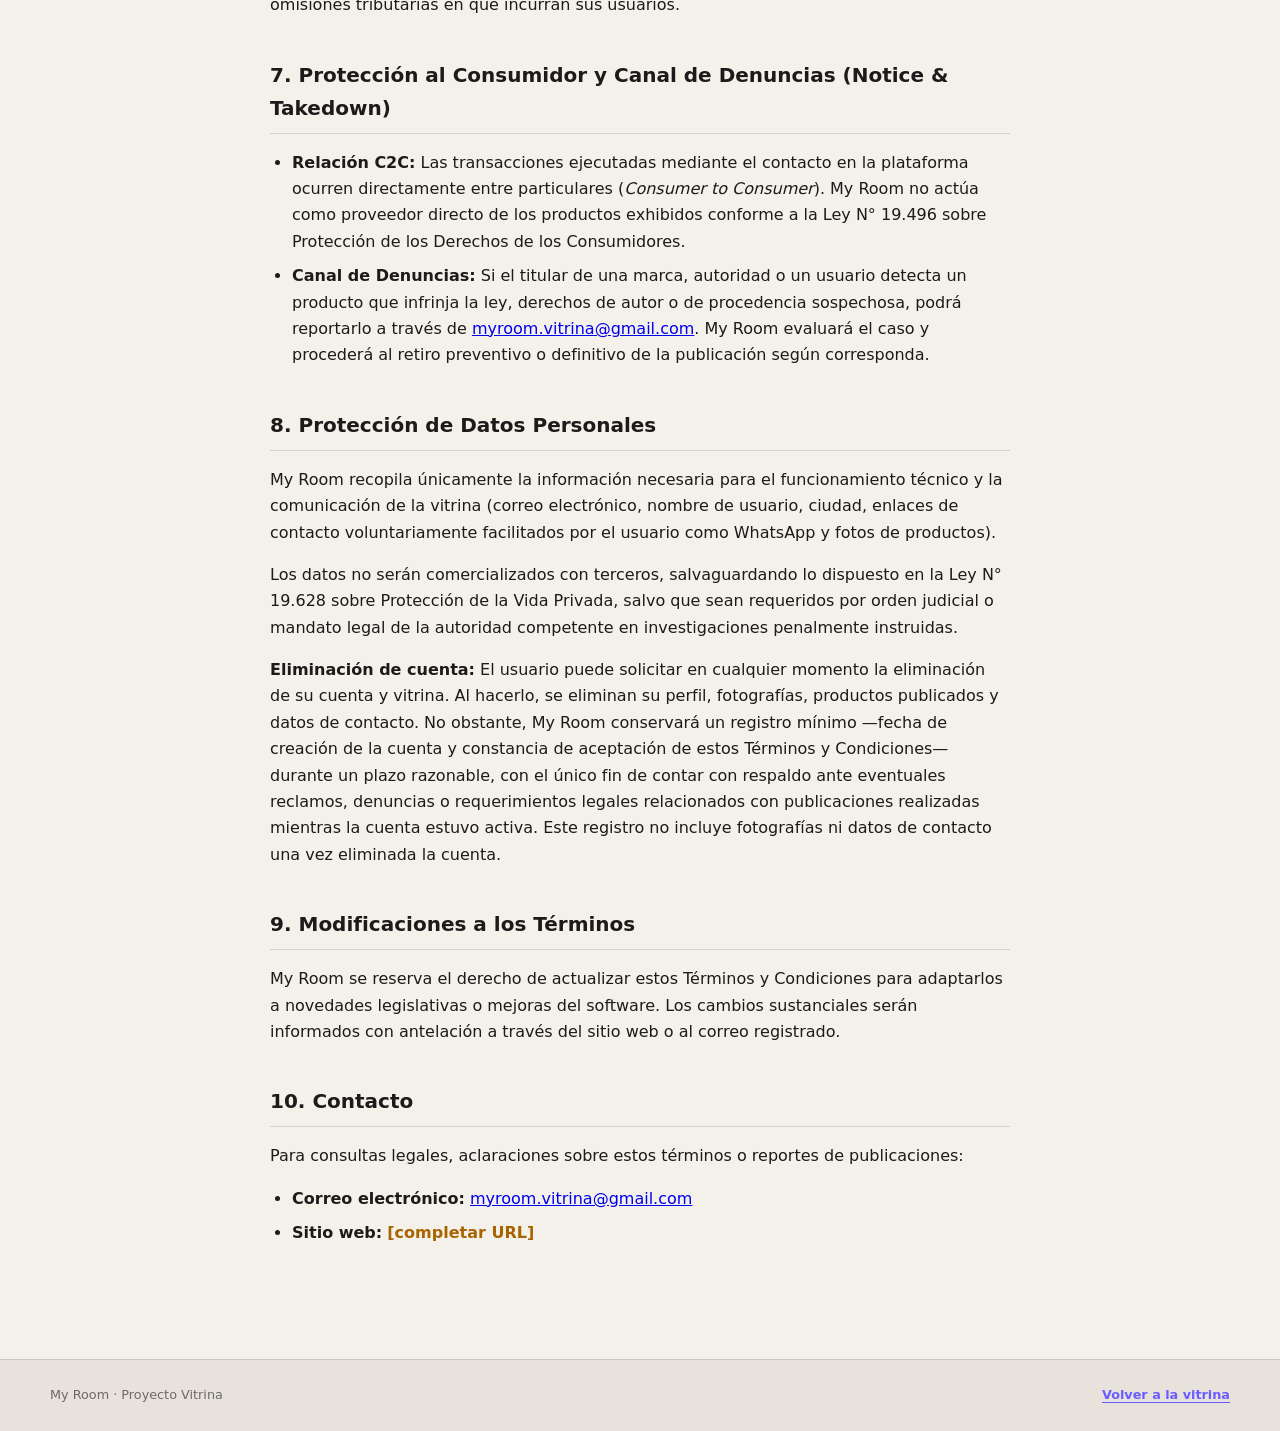
==== commit b5e2f987: "Add files via upload" ====
--- a/terminos.html
+++ b/terminos.html
@@ -59,7 +59,7 @@
   <header class="topbar">
     <a class="brand" href="index.html" aria-label="Volver a My Room" style="text-decoration:none;">
       <span class="brand-mark" aria-hidden="true">✦</span>
-      <span>PROYECTO VITRINA</span>
+      <span>MY ROOM</span>
       <small>PROTOTIPO</small>
     </a>
   </header>
@@ -97,6 +97,7 @@
 
     <h2>3. Cuenta, Vitrina Personal y Moderación de Contenidos</h2>
     <ul>
+      <li><strong>Mayoría de Edad:</strong> El uso de My Room está reservado a personas mayores de 18 años. Al crear una cuenta, el usuario declara y garantiza tener al menos 18 años de edad y contar con plena capacidad legal para celebrar los actos de compraventa que se coordinen a través de la plataforma.</li>
       <li><strong>Responsabilidad de la Cuenta:</strong> El usuario es responsable de mantener la confidencialidad de sus credenciales de acceso y de todas las actividades realizadas desde su cuenta.</li>
       <li><strong>Identidad:</strong> El nombre de usuario (<em>handle</em>) debe ser único y no podrá suplantar identidades de terceros, personas públicas o marcas registradas.</li>
       <li><strong>Facultades de Moderación y Revisión:</strong> Para velar por la seguridad de la comunidad, My Room aplica un sistema de moderación y control. My Room se reserva el derecho de:
--- a/styles.css
+++ b/styles.css
@@ -2003,6 +2003,13 @@
   font-size: 22px;
 }
 
+#authFieldsGroup,
+#authRecoveryGroup {
+  display: flex;
+  flex-direction: column;
+  gap: 10px;
+}
+
 .auth-card label {
   font-size: 13px;
   font-weight: 600;
@@ -2014,6 +2021,33 @@
   border-radius: 10px;
   border: 1px solid #ddd8cd;
   font-size: 15px;
+}
+
+.password-field {
+  position: relative;
+  display: flex;
+}
+
+.auth-card .password-field input {
+  flex: 1;
+  padding-right: 72px;
+}
+
+.password-toggle {
+  position: absolute;
+  right: 6px;
+  top: 50%;
+  transform: translateY(-50%);
+  padding: 6px 10px;
+  border-radius: 8px;
+  background: transparent;
+  color: var(--accent);
+  font-size: 12px;
+  font-weight: 850;
+}
+
+.password-toggle:hover {
+  background: rgba(0, 0, 0, 0.06);
 }
 
 .auth-actions {
@@ -2052,3 +2086,34 @@
   color: var(--accent);
   text-decoration: underline;
 }
+
+.auth-mode-toggle {
+  display: flex;
+  background: #f1eee6;
+  border-radius: 12px;
+  padding: 4px;
+  gap: 4px;
+  margin: 4px 0 2px;
+}
+
+.auth-mode-option {
+  flex: 1;
+  padding: 8px 10px;
+  border-radius: 9px;
+  background: transparent;
+  color: #6f6a5f;
+  font-size: 13px;
+  font-weight: 800;
+}
+
+.auth-mode-option.is-active {
+  background: #fff;
+  color: var(--ink);
+  box-shadow: var(--shadow-small);
+}
+
+.auth-forgot-link {
+  align-self: flex-start;
+  font-size: 12px;
+  margin-top: 4px;
+}
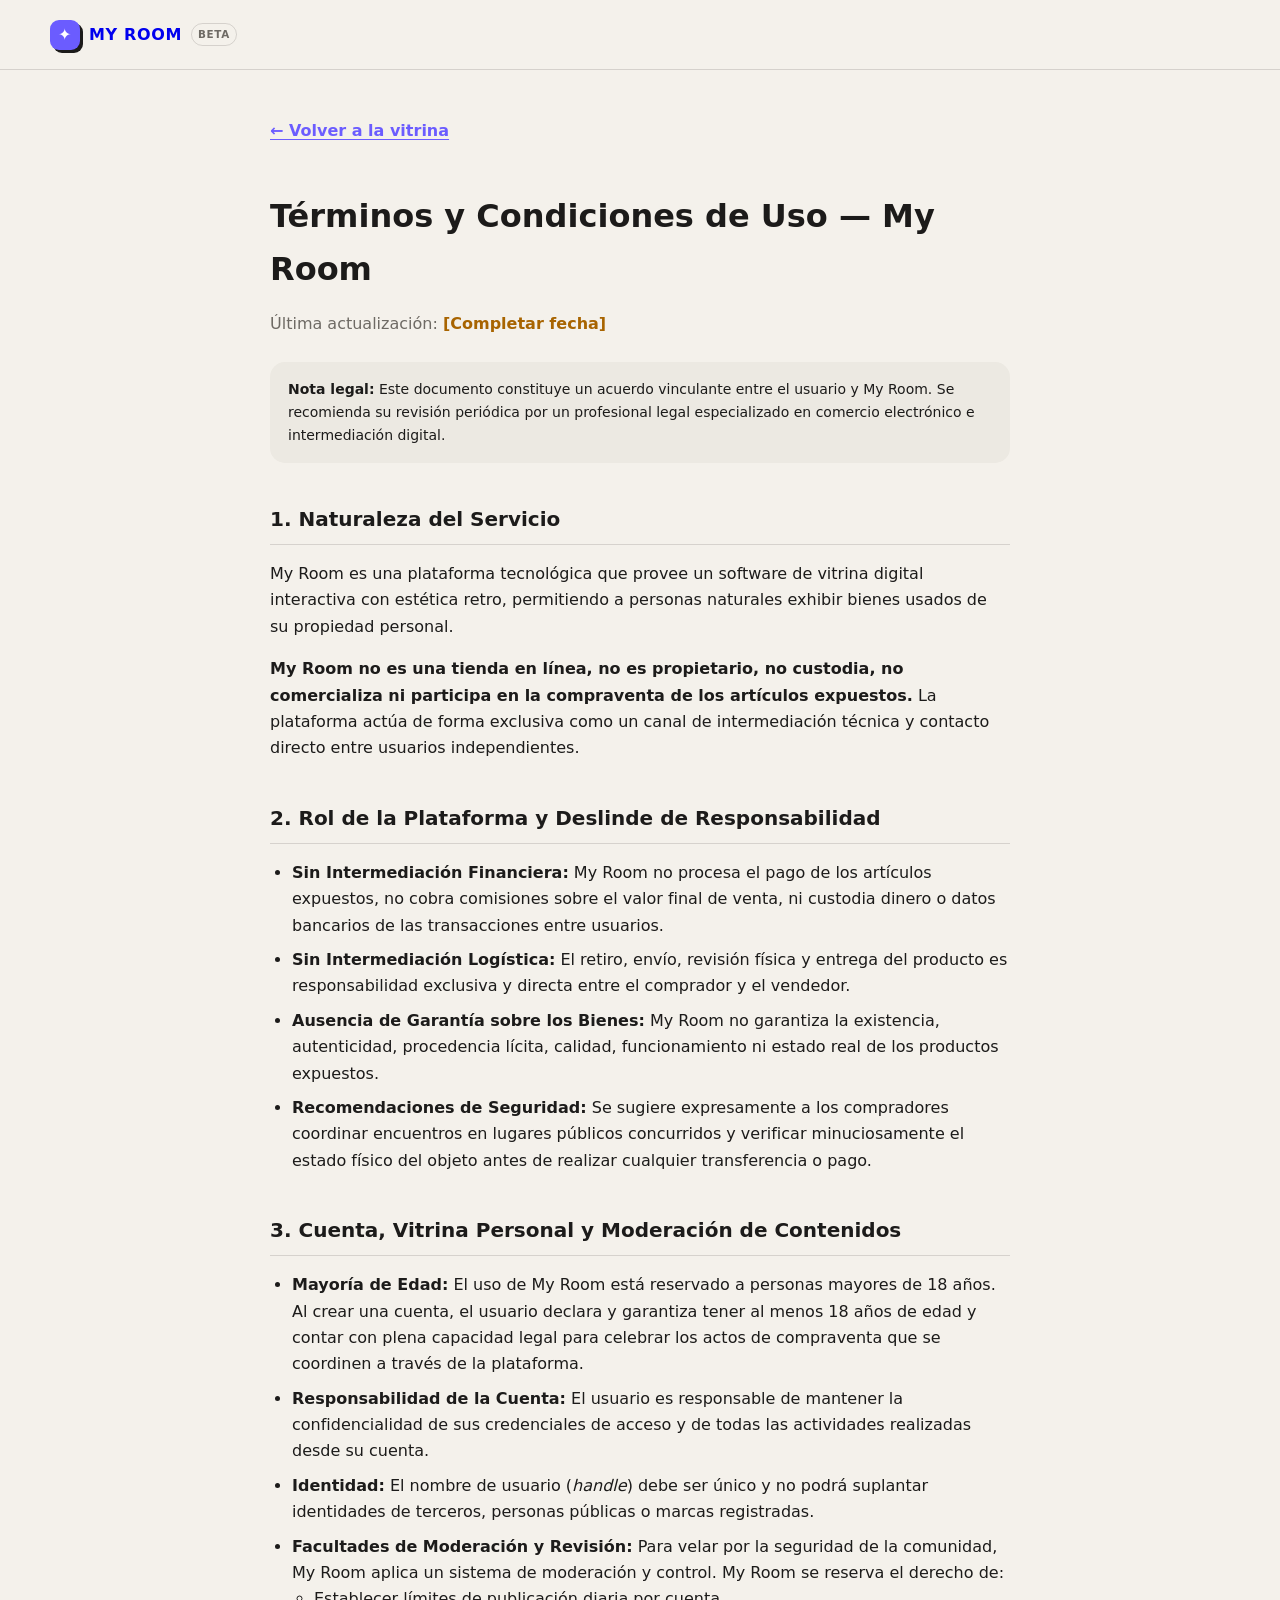
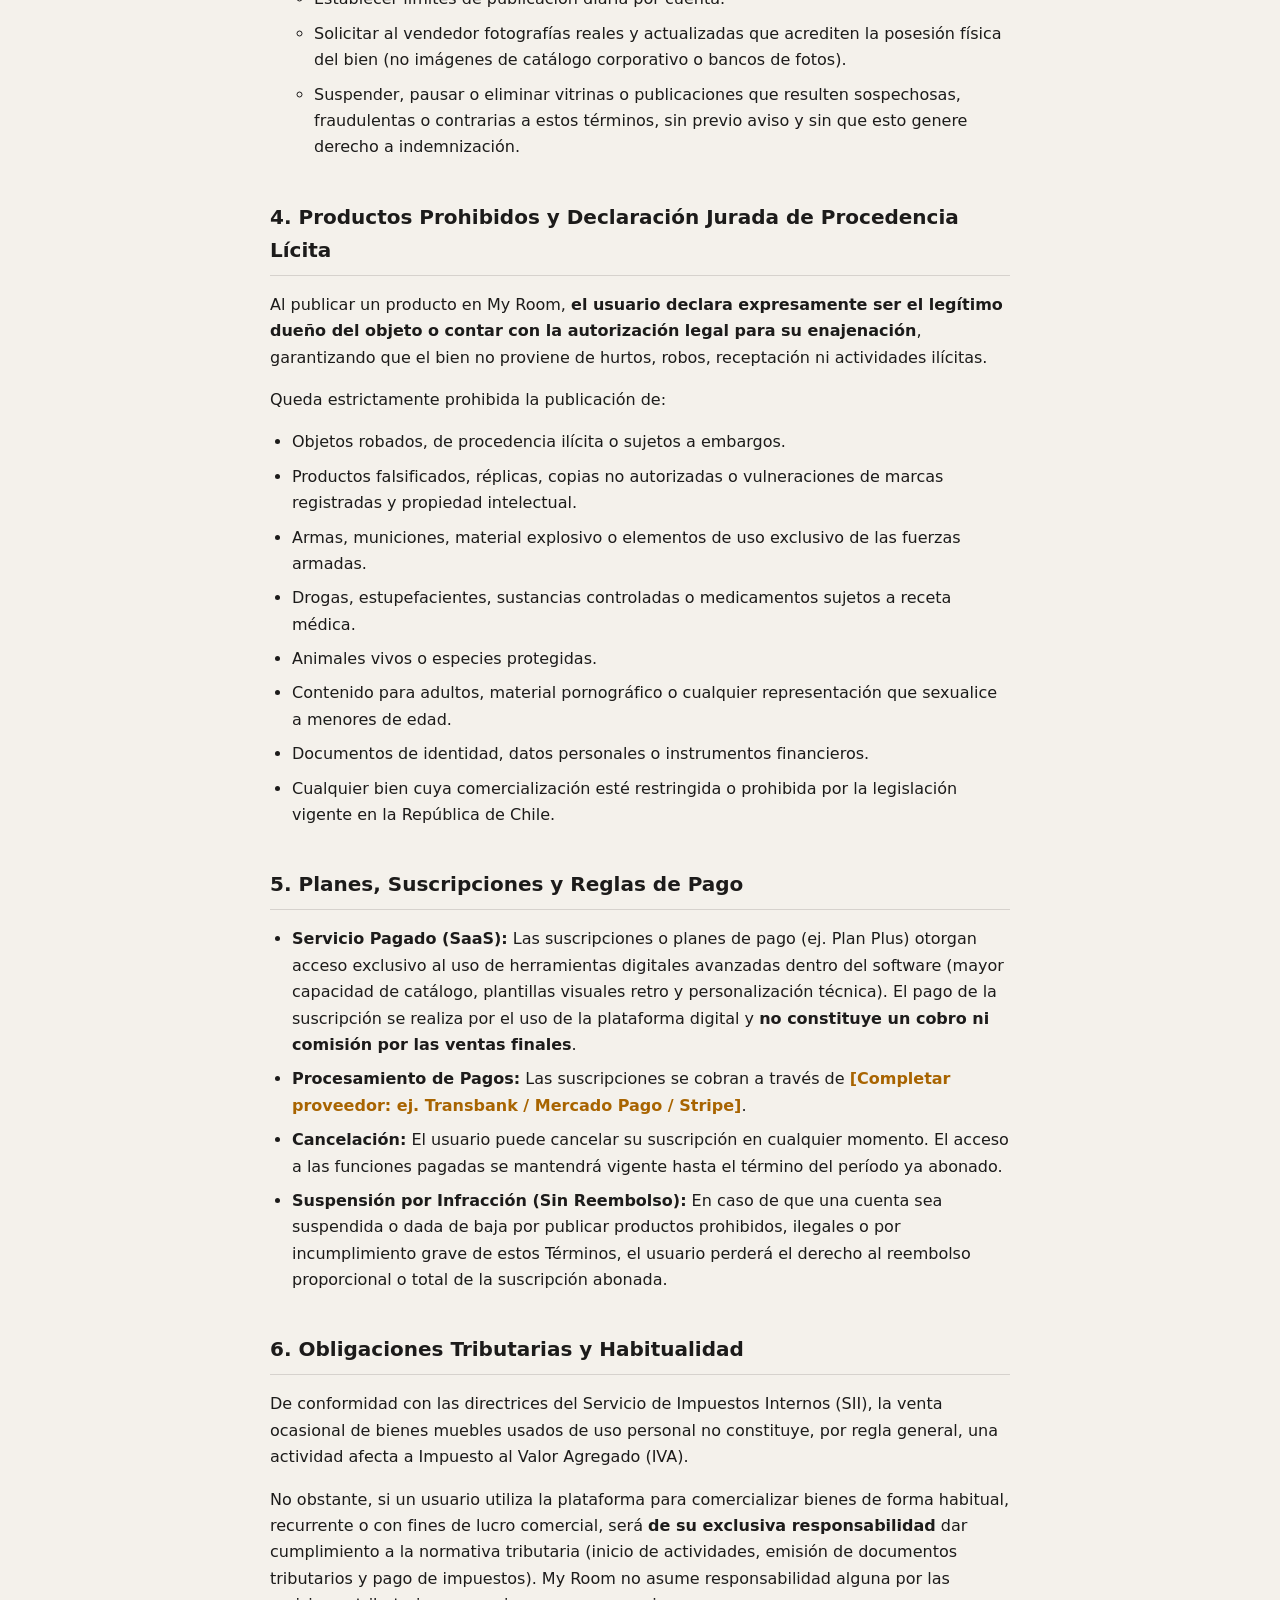
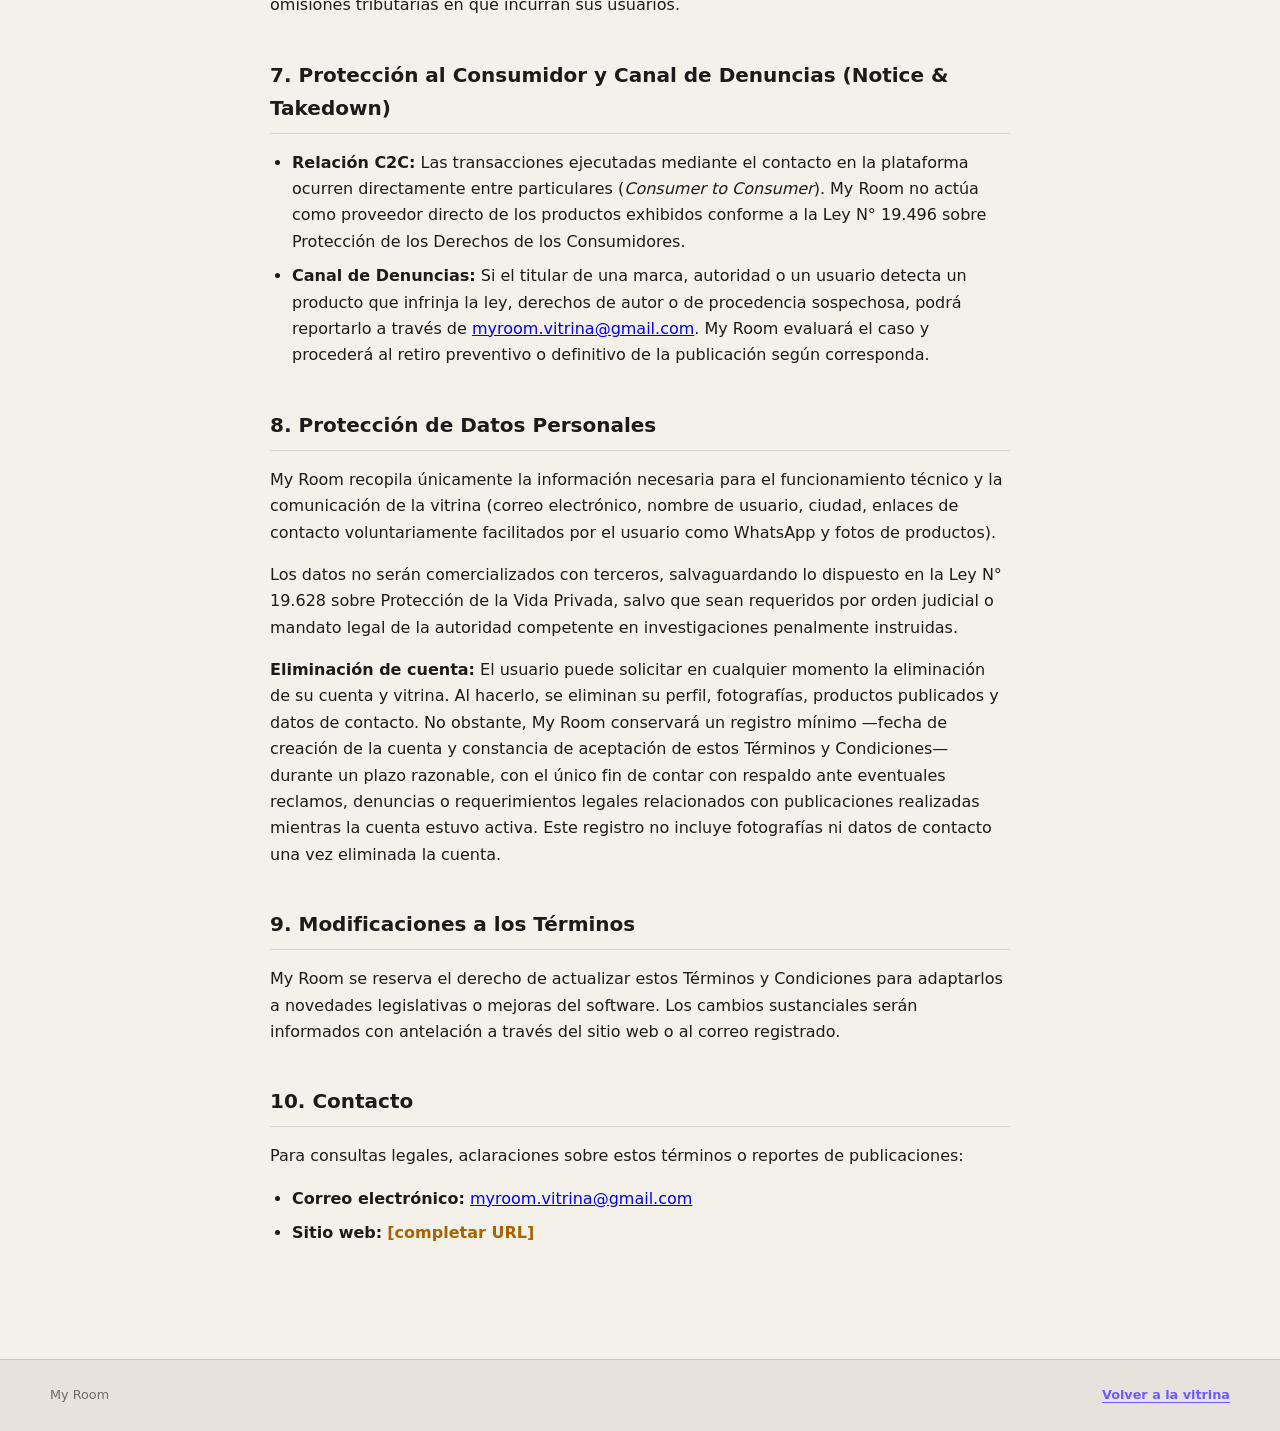
==== commit 8c43ee11: "Add files via upload" ====
--- a/terminos.html
+++ b/terminos.html
@@ -3,7 +3,7 @@
 <head>
   <meta charset="utf-8">
   <meta name="viewport" content="width=device-width, initial-scale=1">
-  <meta name="description" content="Términos y condiciones de uso de My Room / Proyecto Vitrina.">
+  <meta name="description" content="Términos y condiciones de uso de My Room.">
   <meta name="theme-color" content="#f4f1eb">
   <title>Términos y Condiciones — My Room</title>
   <link rel="stylesheet" href="styles.css">
@@ -60,7 +60,7 @@
     <a class="brand" href="index.html" aria-label="Volver a My Room" style="text-decoration:none;">
       <span class="brand-mark" aria-hidden="true">✦</span>
       <span>MY ROOM</span>
-      <small>PROTOTIPO</small>
+      <small>BETA</small>
     </a>
   </header>
 
@@ -191,7 +191,7 @@
   </main>
 
   <footer class="site-footer">
-    <span>My Room · Proyecto Vitrina</span>
+    <span>My Room</span>
     <a class="text-button" href="index.html">Volver a la vitrina</a>
   </footer>
 </body>
--- a/styles.css
+++ b/styles.css
@@ -18,8 +18,8 @@
   --radius-lg: 22px;
   --radius-md: 15px;
   --radius-sm: 10px;
-  --font-body: ui-rounded, "SF Pro Rounded", "Segoe UI", system-ui, -apple-system, BlinkMacSystemFont, sans-serif;
-  --font-display: ui-rounded, "SF Pro Rounded", "Segoe UI", system-ui, -apple-system, BlinkMacSystemFont, sans-serif;
+  --font-body: "Plus Jakarta Sans", ui-rounded, "SF Pro Rounded", "Segoe UI", system-ui, -apple-system, BlinkMacSystemFont, sans-serif;
+  --font-display: "Fredoka", ui-rounded, "SF Pro Rounded", "Segoe UI", system-ui, -apple-system, BlinkMacSystemFont, sans-serif;
   --page-width: 1180px;
   --hero-cover: none;
   --hero-bg: linear-gradient(135deg, #e8e5ff 0%, #f9ede4 55%, #dff4ef 100%);
@@ -45,13 +45,13 @@
 }
 
 body[data-font="classic"] {
-  --font-body: Georgia, "Times New Roman", serif;
-  --font-display: Georgia, "Times New Roman", serif;
+  --font-body: "Inter", Georgia, "Times New Roman", serif;
+  --font-display: "Fraunces", Georgia, "Times New Roman", serif;
 }
 
 body[data-font="mono"] {
-  --font-body: "SFMono-Regular", Consolas, "Liberation Mono", monospace;
-  --font-display: "SFMono-Regular", Consolas, "Liberation Mono", monospace;
+  --font-body: "Space Mono", "SFMono-Regular", Consolas, "Liberation Mono", monospace;
+  --font-display: "Space Mono", "SFMono-Regular", Consolas, "Liberation Mono", monospace;
 }
 
 button,
@@ -1621,6 +1621,11 @@
   border-radius: 4px;
 }
 
+body[data-theme="retro"] .product-status {
+  border-radius: 4px;
+  box-shadow: 3px 3px 0 rgba(43, 37, 48, 0.4);
+}
+
 body[data-theme="colorful"] {
   --paper: #f8edff;
   --surface: #fffaff;
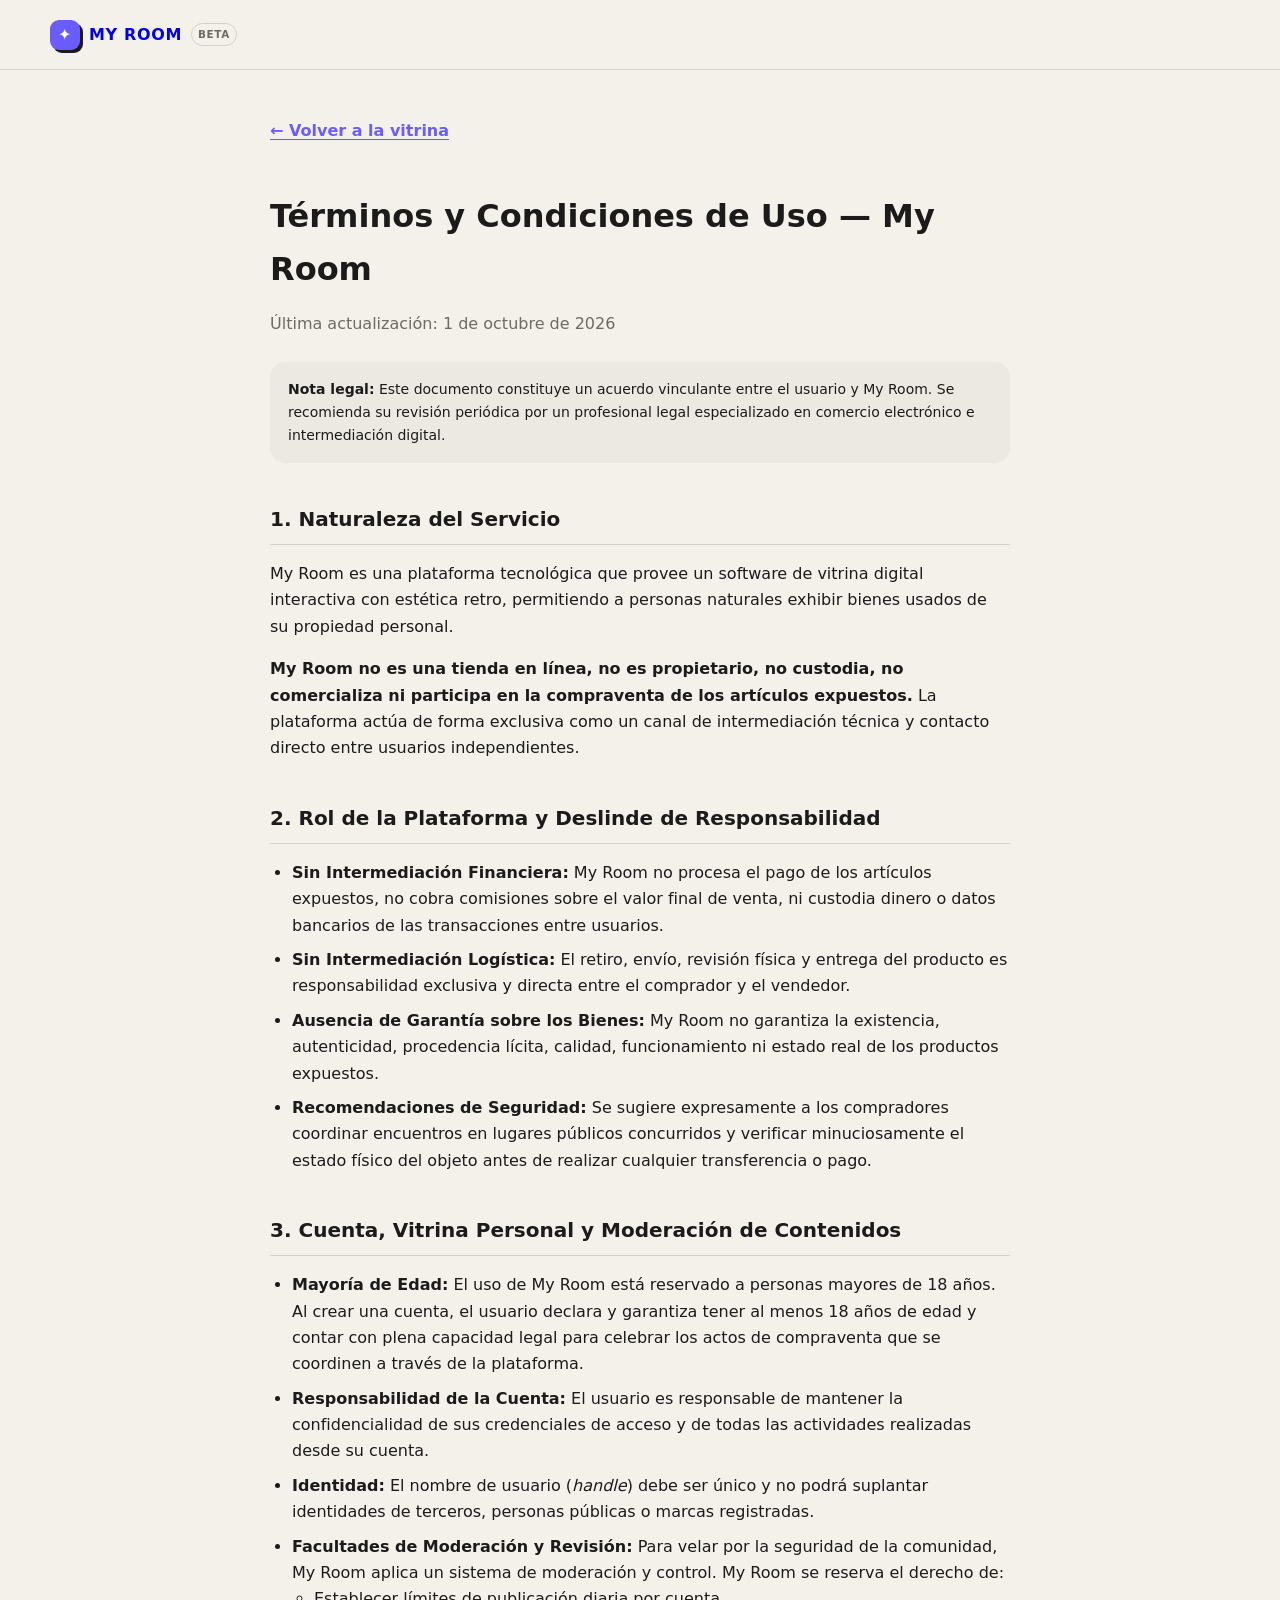
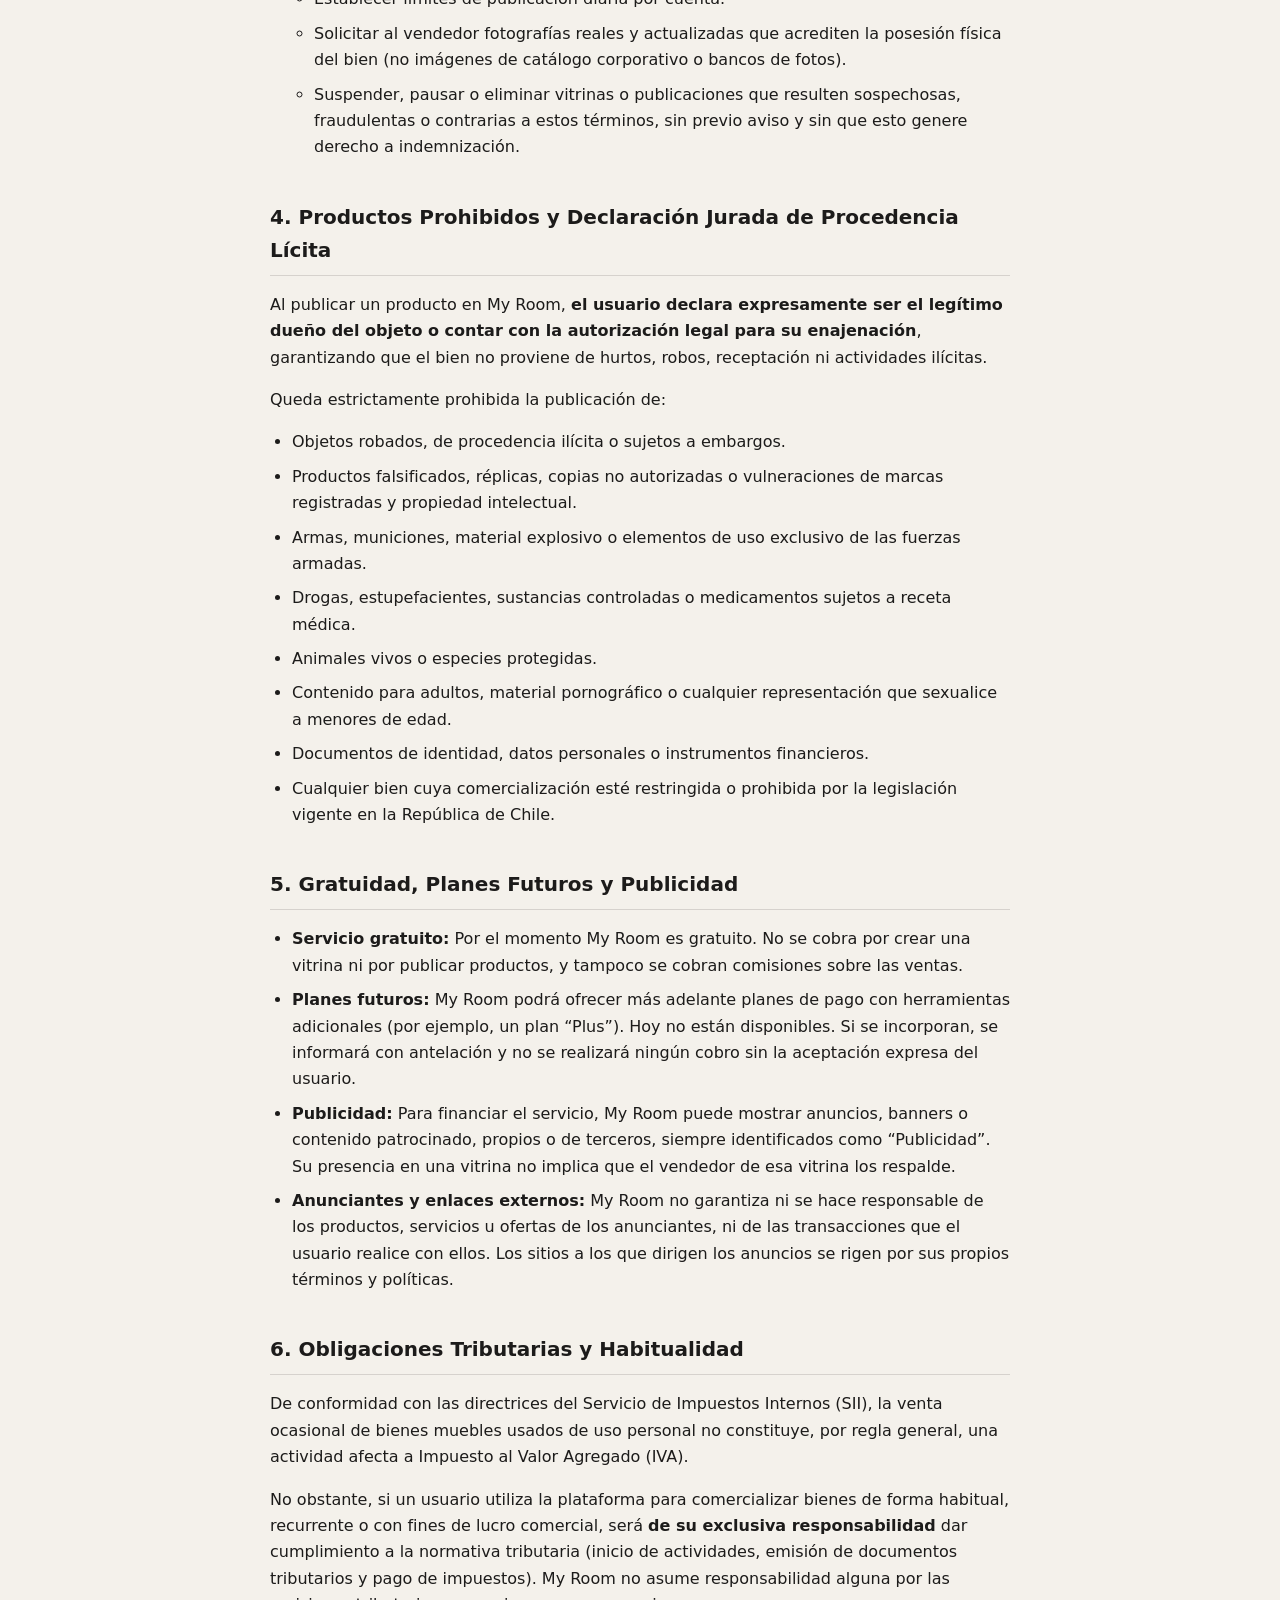
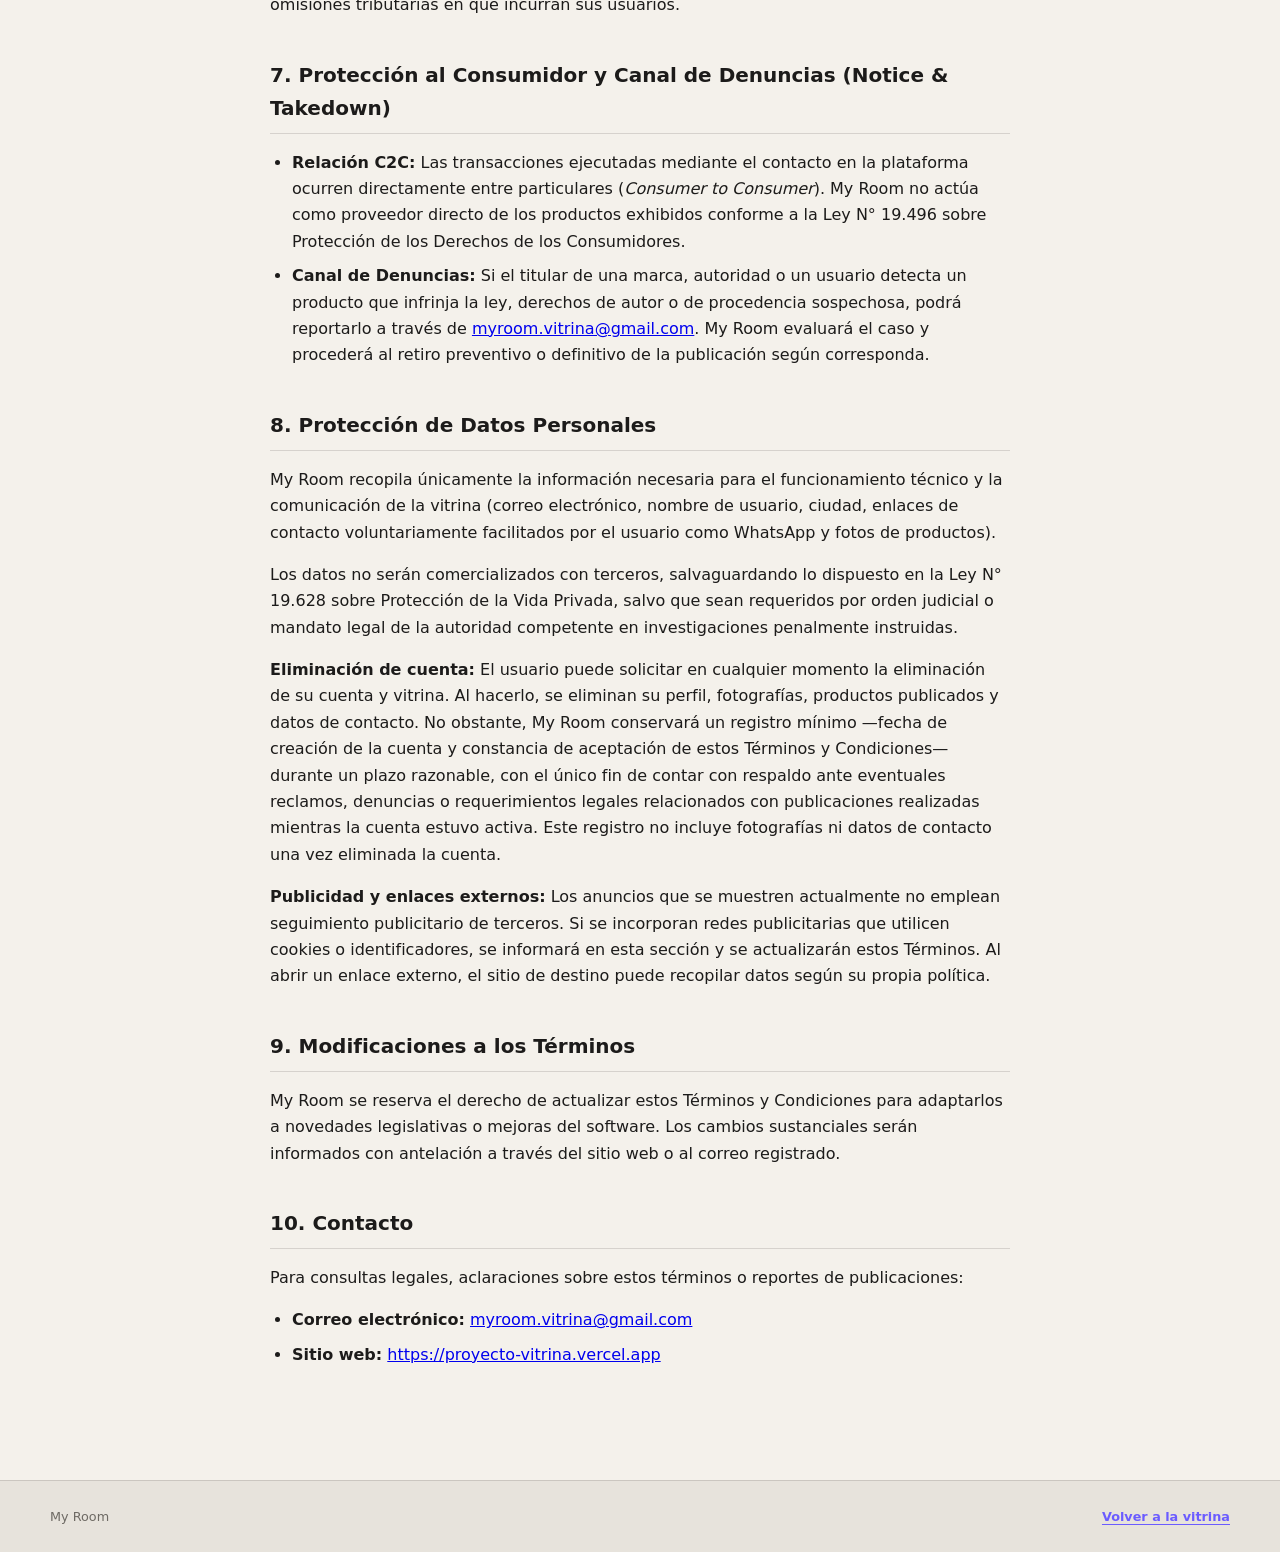
==== commit 0318a13b: "Add files via upload" ====
--- a/terminos.html
+++ b/terminos.html
@@ -68,7 +68,7 @@
     <a class="text-button legal-back" href="index.html">← Volver a la vitrina</a>
 
     <h1>Términos y Condiciones de Uso — My Room</h1>
-    <p class="legal-updated">Última actualización: <span class="legal-todo">[Completar fecha]</span></p>
+    <p class="legal-updated">Última actualización: 1 de octubre de 2026</p>
 
     <p class="legal-note">
       <strong>Nota legal:</strong> Este documento constituye un acuerdo vinculante entre el usuario y My Room.
@@ -127,12 +127,12 @@
       <li>Cualquier bien cuya comercialización esté restringida o prohibida por la legislación vigente en la República de Chile.</li>
     </ul>
 
-    <h2>5. Planes, Suscripciones y Reglas de Pago</h2>
-    <ul>
-      <li><strong>Servicio Pagado (SaaS):</strong> Las suscripciones o planes de pago (ej. Plan Plus) otorgan acceso exclusivo al uso de herramientas digitales avanzadas dentro del software (mayor capacidad de catálogo, plantillas visuales retro y personalización técnica). El pago de la suscripción se realiza por el uso de la plataforma digital y <strong>no constituye un cobro ni comisión por las ventas finales</strong>.</li>
-      <li><strong>Procesamiento de Pagos:</strong> Las suscripciones se cobran a través de <span class="legal-todo">[Completar proveedor: ej. Transbank / Mercado Pago / Stripe]</span>.</li>
-      <li><strong>Cancelación:</strong> El usuario puede cancelar su suscripción en cualquier momento. El acceso a las funciones pagadas se mantendrá vigente hasta el término del período ya abonado.</li>
-      <li><strong>Suspensión por Infracción (Sin Reembolso):</strong> En caso de que una cuenta sea suspendida o dada de baja por publicar productos prohibidos, ilegales o por incumplimiento grave de estos Términos, el usuario perderá el derecho al reembolso proporcional o total de la suscripción abonada.</li>
+    <h2>5. Gratuidad, Planes Futuros y Publicidad</h2>
+    <ul>
+      <li><strong>Servicio gratuito:</strong> Por el momento My Room es gratuito. No se cobra por crear una vitrina ni por publicar productos, y tampoco se cobran comisiones sobre las ventas.</li>
+      <li><strong>Planes futuros:</strong> My Room podrá ofrecer más adelante planes de pago con herramientas adicionales (por ejemplo, un plan &ldquo;Plus&rdquo;). Hoy no están disponibles. Si se incorporan, se informará con antelación y no se realizará ningún cobro sin la aceptación expresa del usuario.</li>
+      <li><strong>Publicidad:</strong> Para financiar el servicio, My Room puede mostrar anuncios, banners o contenido patrocinado, propios o de terceros, siempre identificados como &ldquo;Publicidad&rdquo;. Su presencia en una vitrina no implica que el vendedor de esa vitrina los respalde.</li>
+      <li><strong>Anunciantes y enlaces externos:</strong> My Room no garantiza ni se hace responsable de los productos, servicios u ofertas de los anunciantes, ni de las transacciones que el usuario realice con ellos. Los sitios a los que dirigen los anuncios se rigen por sus propios términos y políticas.</li>
     </ul>
 
     <h2>6. Obligaciones Tributarias y Habitualidad</h2>
@@ -174,6 +174,12 @@
       realizadas mientras la cuenta estuvo activa. Este registro no incluye fotografías ni datos de contacto una
       vez eliminada la cuenta.
     </p>
+    <p>
+      <strong>Publicidad y enlaces externos:</strong> Los anuncios que se muestren actualmente no emplean seguimiento
+      publicitario de terceros. Si se incorporan redes publicitarias que utilicen cookies o identificadores, se
+      informará en esta sección y se actualizarán estos Términos. Al abrir un enlace externo, el sitio de destino
+      puede recopilar datos según su propia política.
+    </p>
 
     <h2>9. Modificaciones a los Términos</h2>
     <p>
@@ -186,7 +192,7 @@
     <p>Para consultas legales, aclaraciones sobre estos términos o reportes de publicaciones:</p>
     <ul>
       <li><strong>Correo electrónico:</strong> <a href="mailto:myroom.vitrina@gmail.com">myroom.vitrina@gmail.com</a></li>
-      <li><strong>Sitio web:</strong> <span class="legal-todo">[completar URL]</span></li>
+      <li><strong>Sitio web:</strong> <a href="https://proyecto-vitrina.vercel.app">https://proyecto-vitrina.vercel.app</a></li>
     </ul>
   </main>
 
--- a/styles.css
+++ b/styles.css
@@ -784,7 +784,7 @@
 
 .dashboard-grid {
   display: grid;
-  grid-template-columns: repeat(4, minmax(0, 1fr));
+  grid-template-columns: repeat(2, minmax(0, 1fr));
   gap: 14px;
   margin-bottom: 22px;
 }
@@ -2122,3 +2122,117 @@
   font-size: 12px;
   margin-top: 4px;
 }
+
+
+/* ---- Publicidad ---- */
+.ad-slot {
+  margin-bottom: 36px;
+}
+
+.ad-card {
+  position: relative;
+  display: grid;
+  grid-template-columns: 1fr auto;
+  align-items: center;
+  gap: 16px;
+  padding: 20px;
+  color: var(--ink);
+  text-decoration: none;
+  background: var(--surface);
+  border: 1px dashed var(--line-strong);
+  border-radius: var(--radius-lg);
+}
+
+.ad-card.has-image {
+  grid-template-columns: auto 1fr auto;
+}
+
+.ad-card:hover {
+  border-style: solid;
+}
+
+.ad-tag {
+  position: absolute;
+  top: -11px;
+  left: 18px;
+  padding: 1px 10px;
+  color: var(--muted);
+  background: var(--paper);
+  border: 1px solid var(--line);
+  border-radius: 999px;
+  font-size: 0.7rem;
+  font-weight: 700;
+}
+
+.ad-image {
+  width: 76px;
+  height: 76px;
+  object-fit: cover;
+  border-radius: var(--radius-md);
+}
+
+.ad-copy {
+  display: grid;
+  gap: 2px;
+  min-width: 0;
+}
+
+.ad-copy strong {
+  font-size: 1rem;
+}
+
+.ad-copy span {
+  color: var(--muted);
+  font-size: 0.87rem;
+}
+
+.ad-cta {
+  padding: 9px 16px;
+  color: var(--accent-ink);
+  background: var(--accent);
+  border-radius: 999px;
+  font-size: 0.85rem;
+  font-weight: 700;
+  white-space: nowrap;
+}
+
+@media (max-width: 560px) {
+  .ad-card,
+  .ad-card.has-image {
+    grid-template-columns: 1fr;
+  }
+
+  .ad-image {
+    width: 100%;
+    height: 150px;
+  }
+
+  .ad-cta {
+    justify-self: start;
+  }
+}
+
+/* ---- Pequeños ajustes de lanzamiento ---- */
+.auth-back-link {
+  align-self: flex-start;
+  padding: 0;
+  color: var(--muted);
+  font-size: 0.82rem;
+}
+
+.plan-option-soon {
+  background: transparent;
+  border: 2px dashed var(--line-strong);
+}
+
+.plan-option-soon h3 {
+  font-size: 1.6rem;
+}
+
+.report-link {
+  justify-self: start;
+  margin-top: 6px;
+  color: var(--muted);
+  font-size: 0.78rem;
+  text-decoration: underline;
+}
